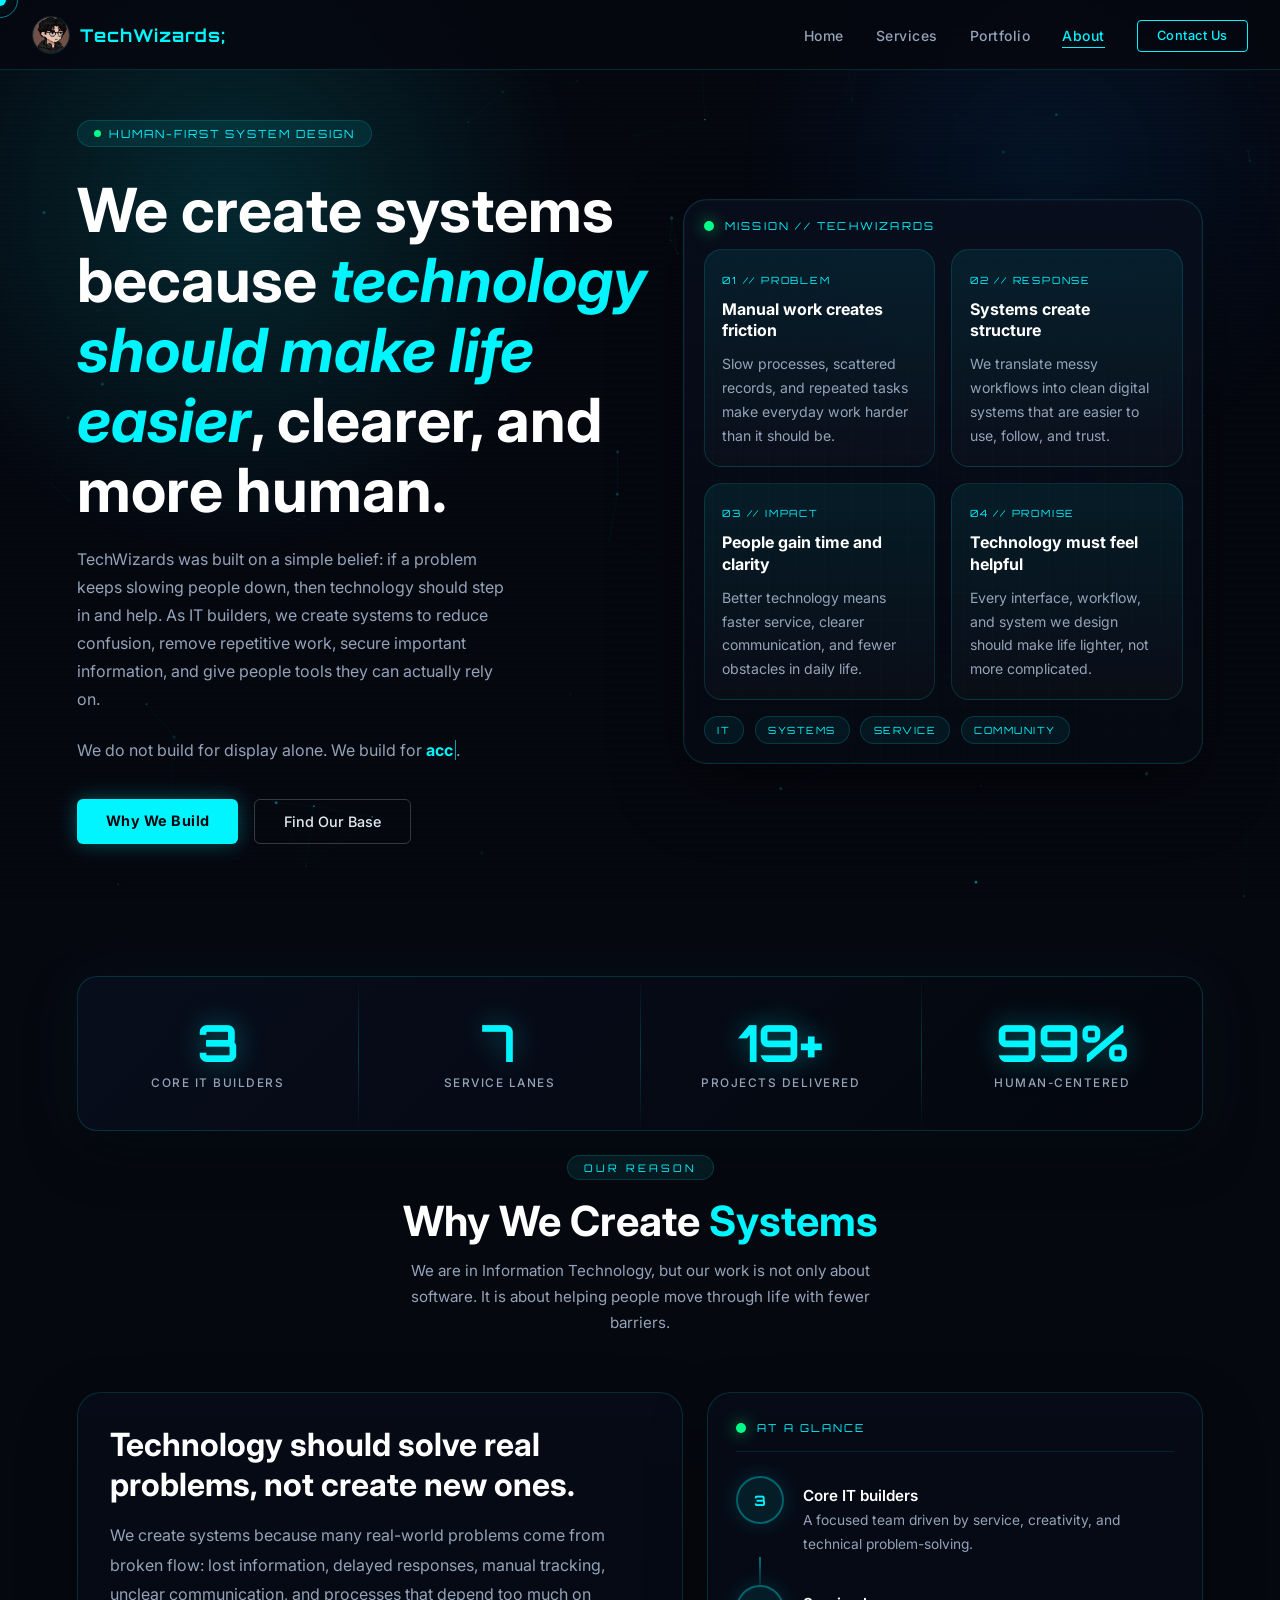
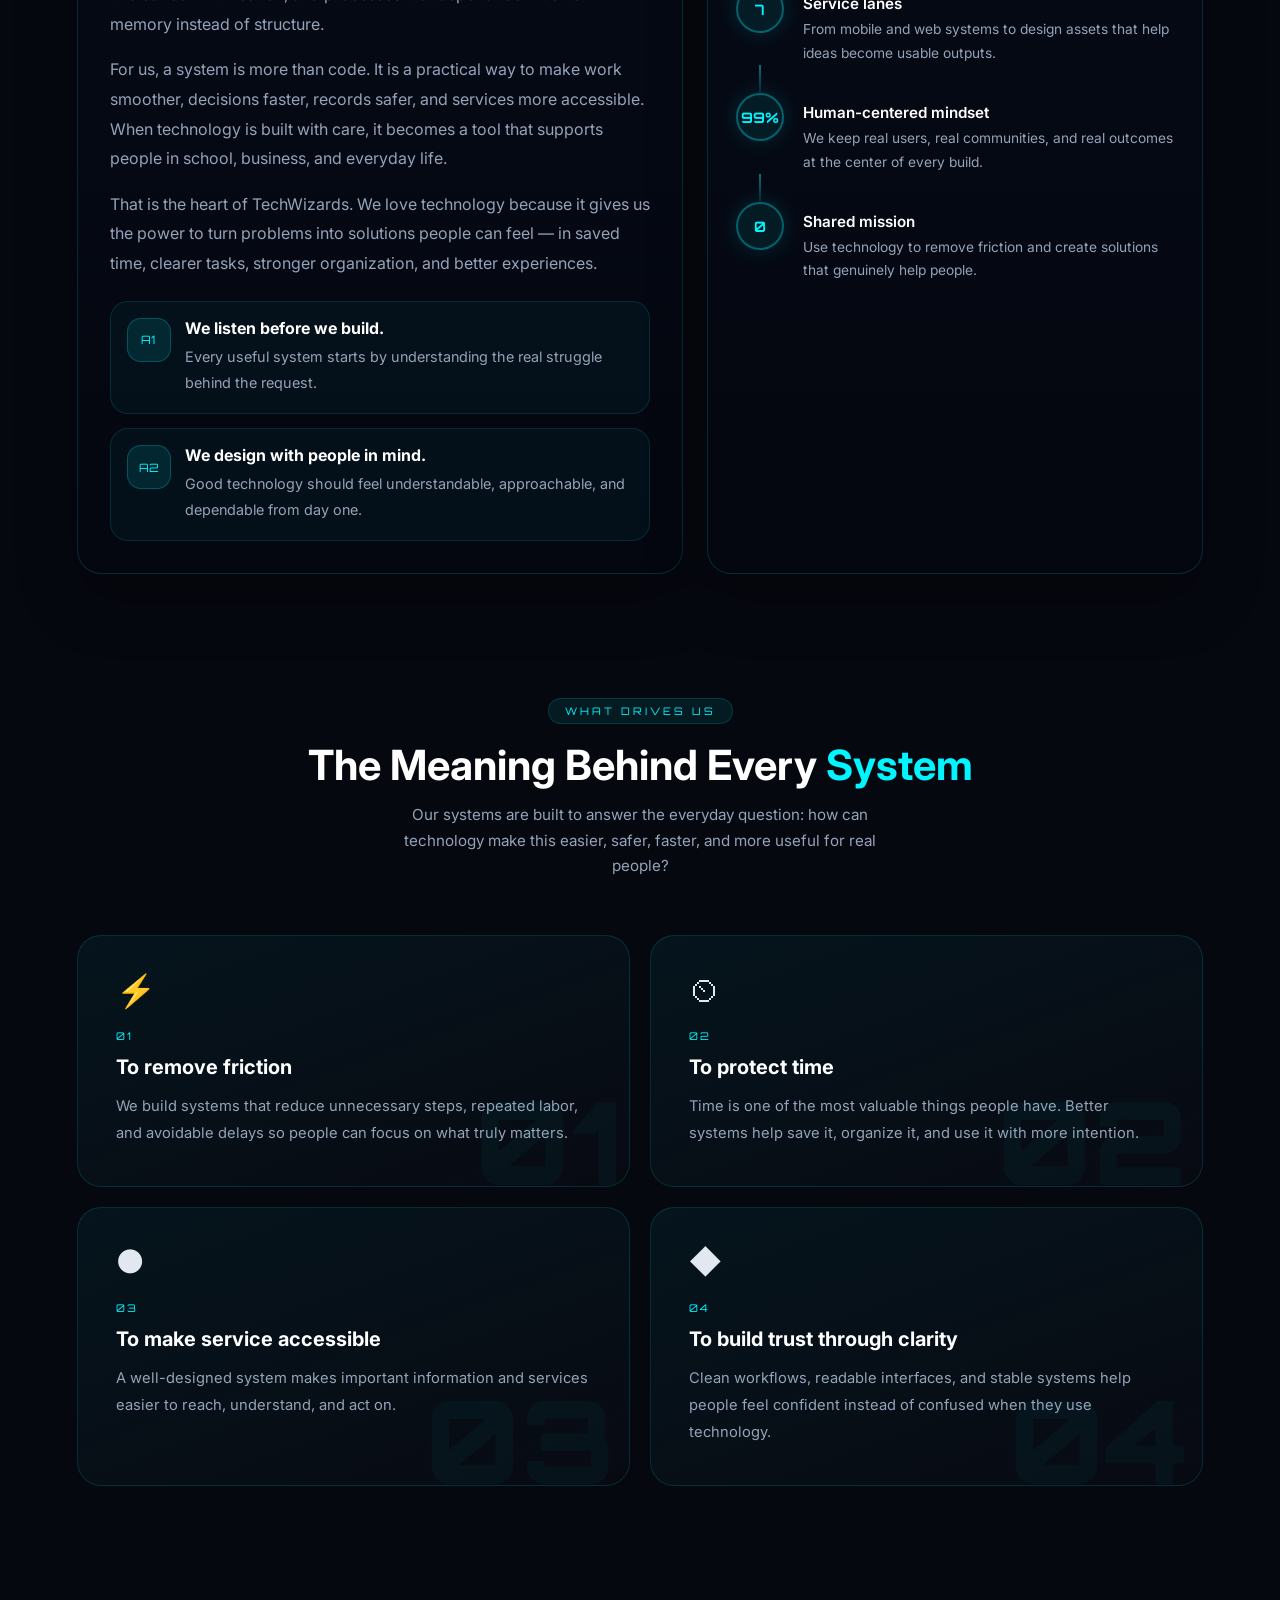
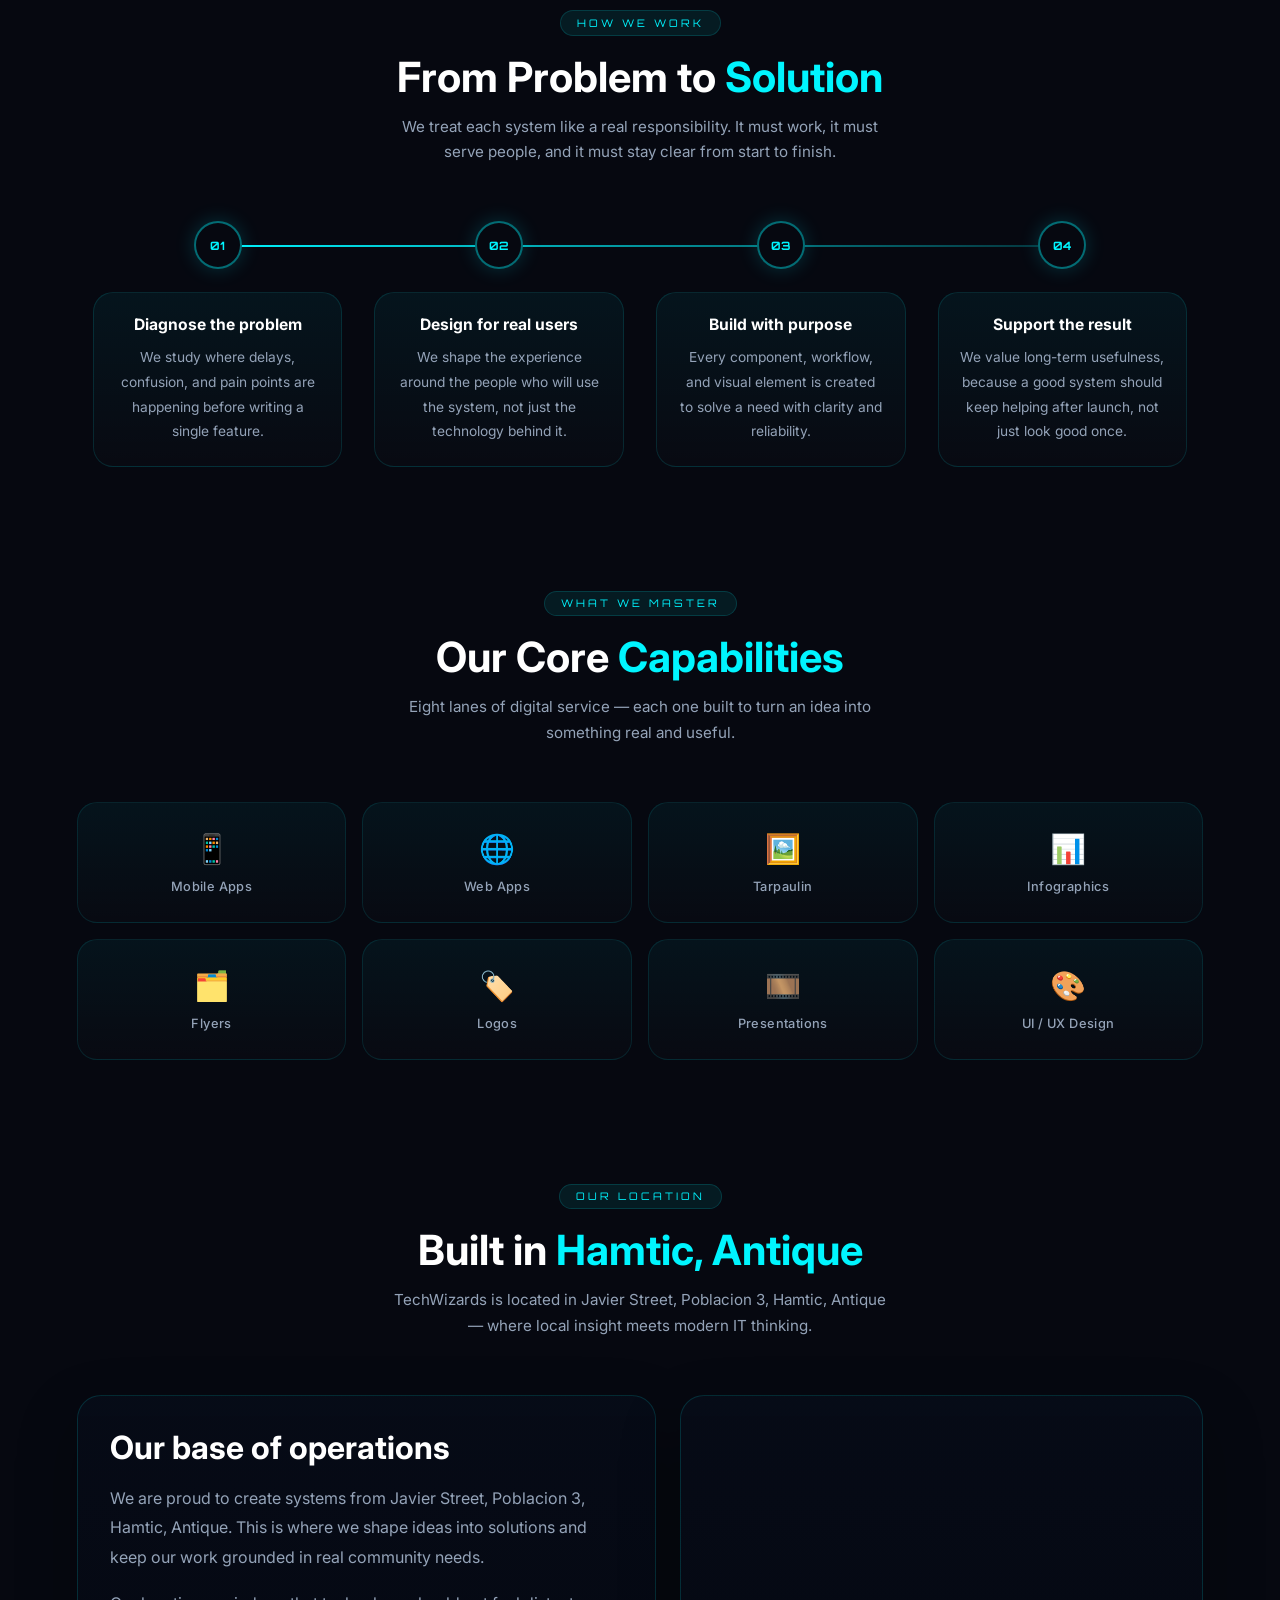
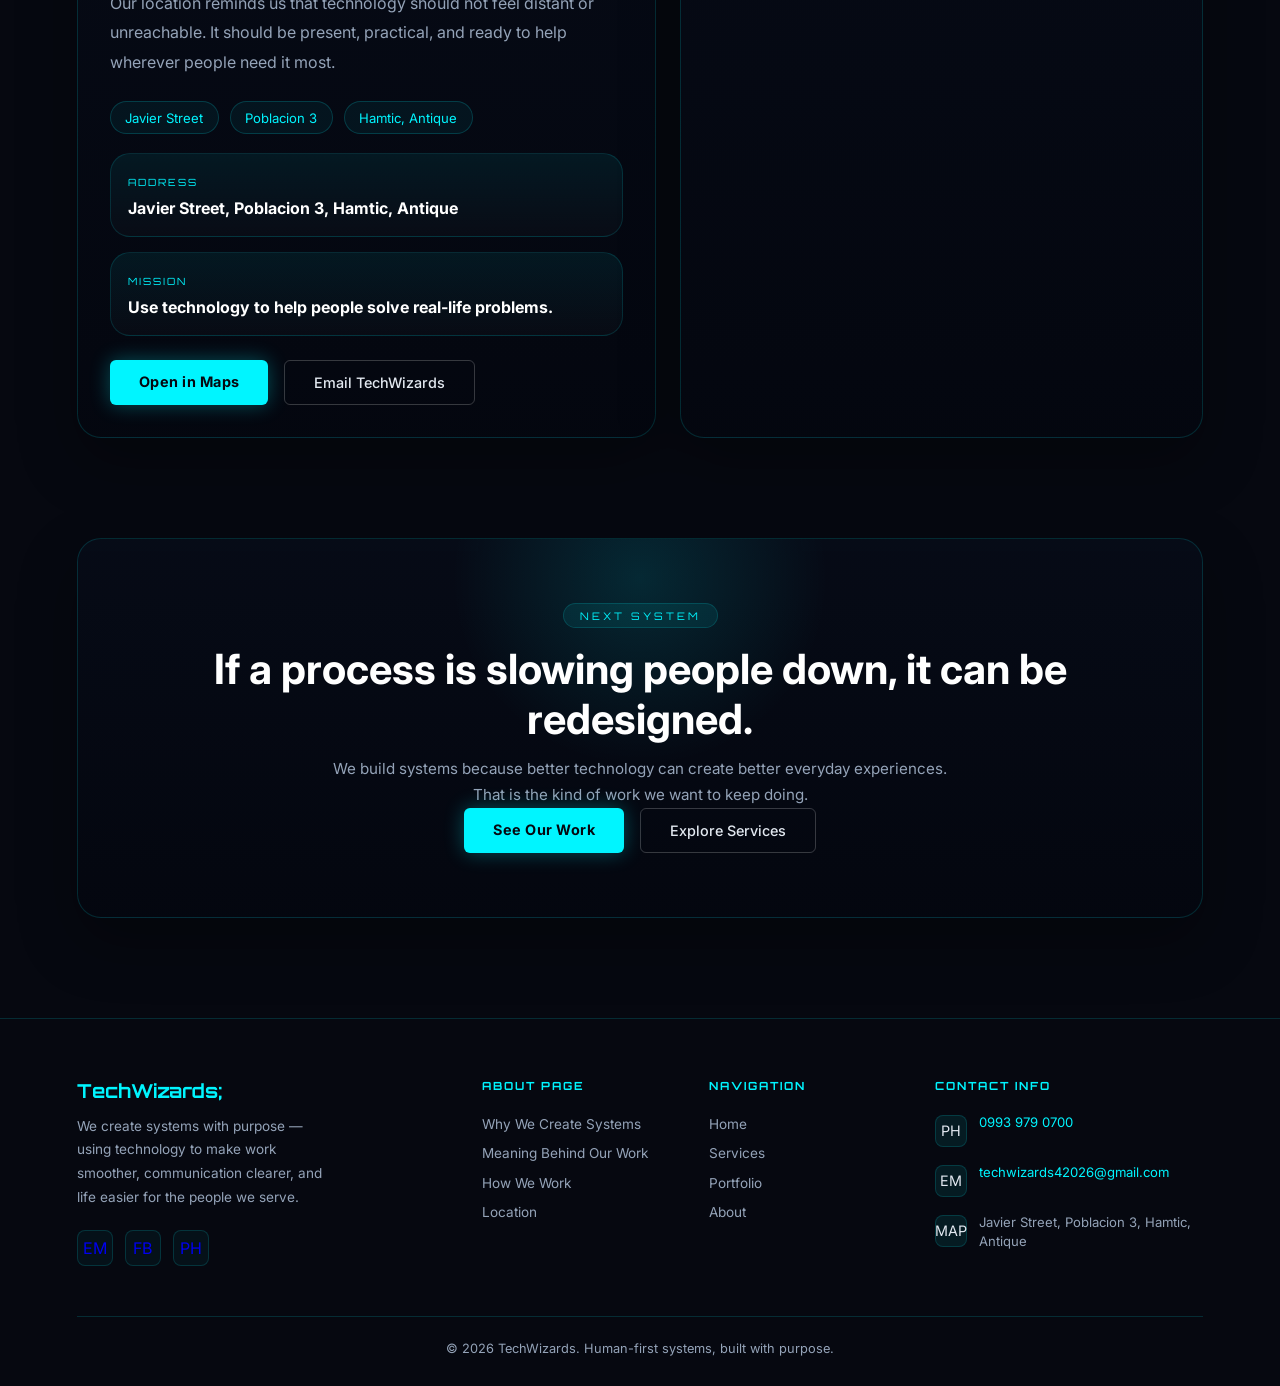
==== HTML/about.html @ 0f99071d "Update TechWizards site content and pages" ====
<!doctype html>
<html lang="en">
  <head>
    <meta charset="UTF-8" />
    <meta name="viewport" content="width=device-width, initial-scale=1.0" />
    <title>About TechWizards - Human-First System Builders</title>
    <meta
      name="description"
      content="Learn why TechWizards creates systems that solve real-world problems through thoughtful technology, and find our location in Javier Street, Poblacion 3, Hamtic, Antique."
    />
    <link rel="stylesheet" href="../CSS/style.css" />
    <link rel="stylesheet" href="../CSS/about.css" />
  </head>
  <body>
    <div class="cursor"></div>
    <div class="cursor-ring"></div>
    <canvas id="particles"></canvas>

    <nav>
      <a class="nav-logo" href="../index.html">
        <img src="../images/logo.jpg" alt="TechWizards Logo" />
        <span>TechWizards;</span>
      </a>
      <ul class="nav-links">
        <li><a href="../index.html">Home</a></li>
        <li><a href="services.html">Services</a></li>
        <li><a href="portfolio.html">Portfolio</a></li>
        <li>
          <a href="about.html" class="active" aria-current="page">About</a>
        </li>
        <li>
          <a href="mailto:techwizards42026@gmail.com" class="btn-nav"
            >Contact Us</a
          >
        </li>
      </ul>
      <div
        class="hamburger"
        aria-label="Toggle navigation"
        aria-expanded="false"
      >
        <span></span><span></span><span></span>
      </div>
    </nav>

    <!-- ═══════════════════ HERO ═══════════════════ -->
    <header class="about-hero" id="top">
      <div class="about-hero-copy reveal-left">
        <div class="system-badge">
          <span class="status-dot"></span>
          HUMAN-FIRST SYSTEM DESIGN
        </div>
        <h1 class="hero-title">
          We create systems because
          <span class="highlight">technology should make life easier</span>,
          clearer, and more human.
        </h1>
        <p class="hero-desc">
          TechWizards was built on a simple belief: if a problem keeps slowing
          people down, then technology should step in and help. As IT builders,
          we create systems to reduce confusion, remove repetitive work, secure
          important information, and give people tools they can actually rely
          on.
        </p>
        <p class="hero-desc hero-desc-compact">
          We do not build for display alone. We build for
          <span class="typed-purpose">clarity</span>.
        </p>
        <div class="hero-btns">
          <a href="#purpose" class="btn-primary">Why We Build</a>
          <a href="#location" class="btn-secondary">Find Our Base</a>
        </div>
      </div>

      <div class="about-hero-visual reveal-right">
        <div class="hero-console">
          <div class="console-header">
            <span class="console-dot"></span>
            <span class="console-tag">MISSION // TECHWIZARDS</span>
          </div>
          <div class="console-grid">
            <article class="signal-card">
              <span class="signal-label">01 // PROBLEM</span>
              <h3>Manual work creates friction</h3>
              <p>
                Slow processes, scattered records, and repeated tasks make
                everyday work harder than it should be.
              </p>
            </article>
            <article class="signal-card">
              <span class="signal-label">02 // RESPONSE</span>
              <h3>Systems create structure</h3>
              <p>
                We translate messy workflows into clean digital systems that are
                easier to use, follow, and trust.
              </p>
            </article>
            <article class="signal-card">
              <span class="signal-label">03 // IMPACT</span>
              <h3>People gain time and clarity</h3>
              <p>
                Better technology means faster service, clearer communication,
                and fewer obstacles in daily life.
              </p>
            </article>
            <article class="signal-card">
              <span class="signal-label">04 // PROMISE</span>
              <h3>Technology must feel helpful</h3>
              <p>
                Every interface, workflow, and system we design should make life
                lighter, not more complicated.
              </p>
            </article>
          </div>
          <div class="console-footer">
            <div class="console-chip">IT</div>
            <div class="console-chip">SYSTEMS</div>
            <div class="console-chip">SERVICE</div>
            <div class="console-chip">COMMUNITY</div>
          </div>
        </div>
      </div>
    </header>

    <!-- ═══════════════════ TICKER ═══════════════════ 
  <div class="about-ticker" aria-hidden="true">
    <div class="ticker-track">
      <span>// MOBILE APPS</span><span>// WEB SYSTEMS</span><span>// UI/UX DESIGN</span>
      <span>// TARPAULIN</span><span>// INFOGRAPHICS</span><span>// LOGOS</span>
      <span>// PRESENTATIONS</span><span>// COMMUNITY IMPACT</span>
      <span>// MOBILE APPS</span><span>// WEB SYSTEMS</span><span>// UI/UX DESIGN</span>
      <span>// TARPAULIN</span><span>// INFOGRAPHICS</span><span>// LOGOS</span>
      <span>// PRESENTATIONS</span><span>// COMMUNITY IMPACT</span>
    </div>
  </div>

  <!-- ═══════════════════ STATS STRIP ═══════════════════ -->
    <div class="stats-strip-wrap">
      <div class="stats-strip-inner reveal">
        <div class="stat-block">
          <span
            class="stat-block-num counter-value"
            data-target="4"
            data-suffix=""
            >0</span
          >
          <span class="stat-block-label">Core IT Builders</span>
        </div>
        <div class="stat-divider"></div>
        <div class="stat-block">
          <span
            class="stat-block-num counter-value"
            data-target="8"
            data-suffix=""
            >0</span
          >
          <span class="stat-block-label">Service Lanes</span>
        </div>
        <div class="stat-divider"></div>
        <div class="stat-block">
          <span
            class="stat-block-num counter-value"
            data-target="20"
            data-suffix="+"
            >0+</span
          >
          <span class="stat-block-label">Projects Delivered</span>
        </div>
        <div class="stat-divider"></div>
        <div class="stat-block">
          <span
            class="stat-block-num counter-value"
            data-target="100"
            data-suffix="%"
            >0%</span
          >
          <span class="stat-block-label">Human-Centered</span>
        </div>
      </div>
    </div>

    <!-- ═══════════════════ MISSION ═══════════════════ -->
    <section class="mission-section" id="mission">
      <div class="section-header reveal">
        <div class="section-tag">OUR REASON</div>
        <h2 class="section-title">Why We Create <span>Systems</span></h2>
        <p class="section-sub">
          We are in Information Technology, but our work is not only about
          software. It is about helping people move through life with fewer
          barriers.
        </p>
      </div>

      <div class="mission-layout">
        <article class="mission-panel reveal-left">
          <h3>Technology should solve real problems, not create new ones.</h3>
          <p>
            We create systems because many real-world problems come from broken
            flow: lost information, delayed responses, manual tracking, unclear
            communication, and processes that depend too much on memory instead
            of structure.
          </p>
          <p>
            For us, a system is more than code. It is a practical way to make
            work smoother, decisions faster, records safer, and services more
            accessible. When technology is built with care, it becomes a tool
            that supports people in school, business, and everyday life.
          </p>
          <p>
            That is the heart of TechWizards. We love technology because it
            gives us the power to turn problems into solutions people can feel —
            in saved time, clearer tasks, stronger organization, and better
            experiences.
          </p>

          <div class="mission-points">
            <div class="mission-point">
              <span class="mission-index">A1</span>
              <div>
                <strong>We listen before we build.</strong>
                <p>
                  Every useful system starts by understanding the real struggle
                  behind the request.
                </p>
              </div>
            </div>
            <div class="mission-point">
              <span class="mission-index">A2</span>
              <div>
                <strong>We design with people in mind.</strong>
                <p>
                  Good technology should feel understandable, approachable, and
                  dependable from day one.
                </p>
              </div>
            </div>
          </div>
        </article>

        <div class="mission-timeline reveal-right">
          <div class="tl-header">
            <span class="console-dot"></span>
            <span class="console-tag">AT A GLANCE</span>
          </div>
          <div class="timeline-item">
            <div class="tl-node">
              <span
                class="tl-number counter-value"
                data-target="4"
                data-suffix=""
                >0</span
              >
            </div>
            <div class="tl-content">
              <span class="tl-label">Core IT builders</span>
              <p>
                A focused team driven by service, creativity, and technical
                problem-solving.
              </p>
            </div>
          </div>
          <div class="tl-connector"></div>
          <div class="timeline-item">
            <div class="tl-node">
              <span
                class="tl-number counter-value"
                data-target="8"
                data-suffix=""
                >0</span
              >
            </div>
            <div class="tl-content">
              <span class="tl-label">Service lanes</span>
              <p>
                From mobile and web systems to design assets that help ideas
                become usable outputs.
              </p>
            </div>
          </div>
          <div class="tl-connector"></div>
          <div class="timeline-item">
            <div class="tl-node">
              <span
                class="tl-number counter-value"
                data-target="100"
                data-suffix="%"
                >0%</span
              >
            </div>
            <div class="tl-content">
              <span class="tl-label">Human-centered mindset</span>
              <p>
                We keep real users, real communities, and real outcomes at the
                center of every build.
              </p>
            </div>
          </div>
          <div class="tl-connector"></div>
          <div class="timeline-item">
            <div class="tl-node">
              <span
                class="tl-number counter-value"
                data-target="1"
                data-suffix=""
                >0</span
              >
            </div>
            <div class="tl-content">
              <span class="tl-label">Shared mission</span>
              <p>
                Use technology to remove friction and create solutions that
                genuinely help people.
              </p>
            </div>
          </div>
        </div>
      </div>
    </section>

    <!-- ═══════════════════ PURPOSE ═══════════════════ -->
    <section class="purpose-section" id="purpose">
      <div class="section-header reveal">
        <div class="section-tag">WHAT DRIVES US</div>
        <h2 class="section-title">
          The Meaning Behind Every <span>System</span>
        </h2>
        <p class="section-sub">
          Our systems are built to answer the everyday question: how can
          technology make this easier, safer, faster, and more useful for real
          people?
        </p>
      </div>

      <div class="purpose-grid">
        <article class="purpose-card reveal">
          <div class="purpose-bg-num" aria-hidden="true">01</div>
          <span class="purpose-icon">&#9889;</span>
          <span class="purpose-number">01</span>
          <h3>To remove friction</h3>
          <p>
            We build systems that reduce unnecessary steps, repeated labor, and
            avoidable delays so people can focus on what truly matters.
          </p>
        </article>
        <article class="purpose-card reveal">
          <div class="purpose-bg-num" aria-hidden="true">02</div>
          <span class="purpose-icon">&#9202;</span>
          <span class="purpose-number">02</span>
          <h3>To protect time</h3>
          <p>
            Time is one of the most valuable things people have. Better systems
            help save it, organize it, and use it with more intention.
          </p>
        </article>
        <article class="purpose-card reveal">
          <div class="purpose-bg-num" aria-hidden="true">03</div>
          <span class="purpose-icon">&#9679;</span>
          <span class="purpose-number">03</span>
          <h3>To make service accessible</h3>
          <p>
            A well-designed system makes important information and services
            easier to reach, understand, and act on.
          </p>
        </article>
        <article class="purpose-card reveal">
          <div class="purpose-bg-num" aria-hidden="true">04</div>
          <span class="purpose-icon">&#9670;</span>
          <span class="purpose-number">04</span>
          <h3>To build trust through clarity</h3>
          <p>
            Clean workflows, readable interfaces, and stable systems help people
            feel confident instead of confused when they use technology.
          </p>
        </article>
      </div>
    </section>

    <!-- ═══════════════════ PROCESS ═══════════════════ -->
    <section class="process-section" id="process">
      <div class="section-header reveal">
        <div class="section-tag">HOW WE WORK</div>
        <h2 class="section-title">From Problem to <span>Solution</span></h2>
        <p class="section-sub">
          We treat each system like a real responsibility. It must work, it must
          serve people, and it must stay clear from start to finish.
        </p>
      </div>

      <div class="process-timeline reveal">
        <div class="process-steps">
          <article class="process-step-item">
            <div class="step-circle"><span class="step-num">01</span></div>
            <div class="step-body">
              <h3>Diagnose the problem</h3>
              <p>
                We study where delays, confusion, and pain points are happening
                before writing a single feature.
              </p>
            </div>
          </article>
          <article class="process-step-item">
            <div class="step-circle"><span class="step-num">02</span></div>
            <div class="step-body">
              <h3>Design for real users</h3>
              <p>
                We shape the experience around the people who will use the
                system, not just the technology behind it.
              </p>
            </div>
          </article>
          <article class="process-step-item">
            <div class="step-circle"><span class="step-num">03</span></div>
            <div class="step-body">
              <h3>Build with purpose</h3>
              <p>
                Every component, workflow, and visual element is created to
                solve a need with clarity and reliability.
              </p>
            </div>
          </article>
          <article class="process-step-item">
            <div class="step-circle"><span class="step-num">04</span></div>
            <div class="step-body">
              <h3>Support the result</h3>
              <p>
                We value long-term usefulness, because a good system should keep
                helping after launch, not just look good once.
              </p>
            </div>
          </article>
        </div>
      </div>
    </section>

    <!-- ═══════════════════ CAPABILITIES ═══════════════════ -->
    <section class="capabilities-section">
      <div class="section-header reveal">
        <div class="section-tag">WHAT WE MASTER</div>
        <h2 class="section-title">Our Core <span>Capabilities</span></h2>
        <p class="section-sub">
          Eight lanes of digital service — each one built to turn an idea into
          something real and useful.
        </p>
      </div>

      <div class="cap-grid reveal">
        <div class="cap-item">
          <span class="cap-icon">📱</span>
          <span class="cap-label">Mobile Apps</span>
        </div>
        <div class="cap-item">
          <span class="cap-icon">🌐</span>
          <span class="cap-label">Web Apps</span>
        </div>
        <div class="cap-item">
          <span class="cap-icon">🖼️</span>
          <span class="cap-label">Tarpaulin</span>
        </div>
        <div class="cap-item">
          <span class="cap-icon">📊</span>
          <span class="cap-label">Infographics</span>
        </div>
        <div class="cap-item">
          <span class="cap-icon">🗂️</span>
          <span class="cap-label">Flyers</span>
        </div>
        <div class="cap-item">
          <span class="cap-icon">🏷️</span>
          <span class="cap-label">Logos</span>
        </div>
        <div class="cap-item">
          <span class="cap-icon">🎞️</span>
          <span class="cap-label">Presentations</span>
        </div>
        <div class="cap-item">
          <span class="cap-icon">🎨</span>
          <span class="cap-label">UI / UX Design</span>
        </div>
      </div>
    </section>

    <!-- ═══════════════════ LOCATION ═══════════════════ -->
    <section class="location-section" id="location">
      <div class="section-header reveal">
        <div class="section-tag">OUR LOCATION</div>
        <h2 class="section-title">Built in <span>Hamtic, Antique</span></h2>
        <p class="section-sub">
          TechWizards is located in Javier Street, Poblacion 3, Hamtic, Antique
          — where local insight meets modern IT thinking.
        </p>
      </div>

      <div class="location-layout">
        <article class="location-panel reveal-left">
          <h3>Our base of operations</h3>
          <p>
            We are proud to create systems from Javier Street, Poblacion 3,
            Hamtic, Antique. This is where we shape ideas into solutions and
            keep our work grounded in real community needs.
          </p>
          <p>
            Our location reminds us that technology should not feel distant or
            unreachable. It should be present, practical, and ready to help
            wherever people need it most.
          </p>

          <div class="location-pills">
            <span class="location-pill">Javier Street</span>
            <span class="location-pill">Poblacion 3</span>
            <span class="location-pill">Hamtic, Antique</span>
          </div>

          <div class="address-grid">
            <div class="location-card">
              <span class="location-card-label">ADDRESS</span>
              <strong>Javier Street, Poblacion 3, Hamtic, Antique</strong>
            </div>
            <div class="location-card">
              <span class="location-card-label">MISSION</span>
              <strong
                >Use technology to help people solve real-life problems.</strong
              >
            </div>
          </div>

          <div class="location-actions">
            <a
              href="https://www.google.com/maps?q=Javier+Street,+Poblacion+3,+Hamtic,+Antique"
              target="_blank"
              rel="noopener"
              class="btn-primary"
            >
              Open in Maps
            </a>
            <a href="mailto:techwizards42026@gmail.com" class="btn-secondary"
              >Email TechWizards</a
            >
          </div>
        </article>

        <div class="map-shell reveal-right">
          <iframe
            title="TechWizards location map"
            src="https://www.google.com/maps?q=Javier+Street,+Poblacion+3,+Hamtic,+Antique&output=embed"
            loading="lazy"
            referrerpolicy="no-referrer-when-downgrade"
            allowfullscreen
          ></iframe>
        </div>
      </div>
    </section>

    <!-- ═══════════════════ CTA ═══════════════════ -->
    <section class="cta-section">
      <div class="cta-panel reveal">
        <div class="cta-glow" aria-hidden="true"></div>
        <div class="section-tag">NEXT SYSTEM</div>
        <h2 class="section-title">
          If a process is slowing people down, it can be redesigned.
        </h2>
        <p class="section-sub">
          We build systems because better technology can create better everyday
          experiences. That is the kind of work we want to keep doing.
        </p>
        <div class="hero-btns cta-actions">
          <a href="portfolio.html" class="btn-primary">See Our Work</a>
          <a href="services.html" class="btn-secondary">Explore Services</a>
        </div>
      </div>
    </section>

    <!-- ═══════════════════ FOOTER ═══════════════════ -->
    <footer id="footer-section">
      <div class="footer-grid">
        <div class="footer-brand reveal">
          <div class="brand-name">TechWizards;</div>
          <p>
            We create systems with purpose — using technology to make work
            smoother, communication clearer, and life easier for the people we
            serve.
          </p>
          <div class="social-links">
            <a
              class="social-link"
              href="mailto:techwizards42026@gmail.com"
              title="Email"
              >EM</a
            >
            <a
              class="social-link"
              href="https://www.facebook.com/profile.php?id=61587937806654"
              target="_blank"
              rel="noopener"
              title="Facebook"
              >FB</a
            >
            <a class="social-link" href="tel:+639939790700" title="Call">PH</a>
          </div>
        </div>

        <div class="footer-col reveal">
          <h4>ABOUT PAGE</h4>
          <ul>
            <li><a href="#mission">Why We Create Systems</a></li>
            <li><a href="#purpose">Meaning Behind Our Work</a></li>
            <li><a href="#process">How We Work</a></li>
            <li><a href="#location">Location</a></li>
          </ul>
        </div>

        <div class="footer-col reveal">
          <h4>NAVIGATION</h4>
          <ul>
            <li><a href="../index.html">Home</a></li>
            <li><a href="services.html">Services</a></li>
            <li><a href="portfolio.html">Portfolio</a></li>
            <li><a href="about.html">About</a></li>
          </ul>
        </div>

        <div class="footer-col reveal">
          <h4>CONTACT INFO</h4>
          <div class="contact-item">
            <div class="contact-icon">PH</div>
            <div class="contact-text">
              <a href="tel:+639939790700">0993 979 0700</a>
            </div>
          </div>
          <div class="contact-item">
            <div class="contact-icon">EM</div>
            <div class="contact-text">
              <a href="mailto:techwizards42026@gmail.com"
                >techwizards42026@gmail.com</a
              >
            </div>
          </div>
          <div class="contact-item">
            <div class="contact-icon">MAP</div>
            <div class="contact-text">
              Javier Street, Poblacion 3, Hamtic, Antique
            </div>
          </div>
        </div>
      </div>

      <div class="footer-bottom">
        <p>&copy; 2026 TechWizards. Human-first systems, built with purpose.</p>
      </div>
    </footer>

    <script src="../JS/about.js"></script>
    <script src="../JS/cursor-fx.js"></script>
  </body>
</html>
---- CSS/style.css ----
@import url('https://fonts.googleapis.com/css2?family=Orbitron:wght@400;600;700;900&family=Inter:wght@300;400;500;600&display=swap');

:root {
  --cyan: #00f5ff;
  --cyan-dim: #00c8d4;
  --dark: #0a0e1a;
  --darker: #060810;
  --card-bg: rgba(0, 245, 255, 0.04);
  --card-border: rgba(0, 245, 255, 0.15);
  --text: #e2e8f0;
  --text-muted: #94a3b8;
  --glow: 0 0 20px rgba(0, 245, 255, 0.3);
  --glow-strong: 0 0 40px rgba(0, 245, 255, 0.5);
}

* {
  margin: 0;
  padding: 0;
  box-sizing: border-box;
}

html {
  scroll-behavior: smooth;
}

body {
  font-family: 'Inter', sans-serif;
  background: var(--darker);
  color: var(--text);
  overflow-x: hidden;
  cursor: none;
}

/* Custom Cursor */
.cursor {
  position: fixed;
  width: 12px;
  height: 12px;
  background: var(--cyan);
  border-radius: 50%;
  pointer-events: none;
  z-index: 9999;
  transform: translate(-50%, -50%);
  transition: transform 0.1s ease;
  box-shadow: var(--glow);
}

.cursor-ring {
  position: fixed;
  width: 36px;
  height: 36px;
  border: 1.5px solid rgba(0, 245, 255, 0.5);
  border-radius: 50%;
  pointer-events: none;
  z-index: 9998;
  transform: translate(-50%, -50%);
  transition: all 0.15s ease;
}

/* Particle Canvas */
#particles {
  position: fixed;
  top: 0;
  left: 0;
  width: 100%;
  height: 100%;
  z-index: 0;
  pointer-events: none;
}

/* Scanline overlay */
body::before {
  content: '';
  position: fixed;
  top: 0;
  left: 0;
  width: 100%;
  height: 100%;
  background: repeating-linear-gradient(0deg,
      transparent,
      transparent 2px,
      rgba(0, 0, 0, 0.03) 2px,
      rgba(0, 0, 0, 0.03) 4px);
  pointer-events: none;
  z-index: 1;
}

/* ─── NAVBAR ─── */
nav {
  position: fixed;
  top: 0;
  width: 100%;
  z-index: 100;
  padding: 0 2rem;
  display: flex;
  align-items: center;
  justify-content: space-between;
  height: 70px;
  background: rgba(6, 8, 16, 0.85);
  backdrop-filter: blur(20px);
  border-bottom: 1px solid var(--card-border);
  transition: all 0.3s ease;
}

nav.scrolled {
  height: 60px;
  background: rgba(6, 8, 16, 0.97);
  box-shadow: 0 4px 30px rgba(0, 245, 255, 0.1);
}

.nav-logo {
  display: flex;
  align-items: center;
  gap: 0.6rem;
  text-decoration: none;
}

.nav-logo img {
  width: 38px;
  height: 38px;
  border-radius: 50%;
  border: 1px solid var(--card-border);
}

.nav-logo span {
  font-family: 'Orbitron', monospace;
  font-size: 1.1rem;
  font-weight: 700;
  color: var(--cyan);
  letter-spacing: 1px;
}

.nav-links {
  display: flex;
  align-items: center;
  gap: 2rem;
  list-style: none;
}

.nav-links a {
  text-decoration: none;
  color: var(--text-muted);
  font-size: 0.875rem;
  font-weight: 500;
  letter-spacing: 0.5px;
  transition: color 0.3s ease;
  position: relative;
}

.nav-links a::after {
  content: '';
  position: absolute;
  bottom: -4px;
  left: 0;
  width: 0;
  height: 1px;
  background: var(--cyan);
  transition: width 0.3s ease;
}

.nav-links a:hover {
  color: var(--cyan);
}

.nav-links a:hover::after,
.nav-links a.active::after {
  width: 100%;
}

.nav-links a.active {
  color: var(--cyan);
}

.btn-nav {
  background: transparent;
  border: 1px solid var(--cyan);
  color: var(--cyan) !important;
  padding: 0.45rem 1.2rem;
  border-radius: 4px;
  font-size: 0.8rem !important;
  letter-spacing: 1px;
  cursor: pointer;
  transition: all 0.3s ease;
  text-decoration: none;
}

.btn-nav:hover {
  background: var(--cyan);
  color: var(--darker) !important;
  box-shadow: var(--glow);
}

.btn-nav::after {
  display: none !important;
}

.hamburger {
  display: none;
  flex-direction: column;
  gap: 5px;
  cursor: pointer;
  padding: 4px;
}

.hamburger span {
  width: 24px;
  height: 2px;
  background: var(--cyan);
  border-radius: 2px;
  transition: all 0.3s ease;
}

/* ─── HERO ─── */
#hero {
  position: relative;
  min-height: 100vh;
  display: flex;
  align-items: center;
  padding: 100px 6% 60px;
  background: radial-gradient(ellipse 80% 60% at 70% 50%, rgba(0, 245, 255, 0.06) 0%, transparent 70%),
    radial-gradient(ellipse 40% 40% at 20% 80%, rgba(0, 150, 200, 0.05) 0%, transparent 60%);
  z-index: 2;
}

.hero-content {
  flex: 1;
  max-width: 560px;
}

.system-badge {
  display: inline-flex;
  align-items: center;
  gap: 0.5rem;
  background: rgba(0, 245, 255, 0.08);
  border: 1px solid var(--card-border);
  border-radius: 20px;
  padding: 0.35rem 1rem;
  font-size: 0.7rem;
  font-family: 'Orbitron', monospace;
  letter-spacing: 2px;
  color: var(--cyan);
  margin-bottom: 1.8rem;
}

.status-dot {
  width: 7px;
  height: 7px;
  background: #00ff88;
  border-radius: 50%;
  animation: pulse-dot 1.5s infinite;
}

@keyframes pulse-dot {

  0%,
  100% {
    opacity: 1;
    box-shadow: 0 0 6px #00ff88;
  }

  50% {
    opacity: 0.4;
    box-shadow: none;
  }
}

.hero-title {
  font-family: 'Inter', sans-serif;
  font-size: clamp(2.4rem, 5vw, 3.8rem);
  font-weight: 700;
  line-height: 1.15;
  margin-bottom: 1.2rem;
  color: #fff;
}

.hero-title .highlight {
  color: var(--cyan);
  font-style: italic;
}

.hero-desc {
  color: var(--text-muted);
  font-size: 1rem;
  line-height: 1.75;
  margin-bottom: 2.2rem;
  max-width: 440px;
}

.hero-btns {
  display: flex;
  gap: 1rem;
  flex-wrap: wrap;
}

.btn-primary {
  background: var(--cyan);
  color: var(--darker);
  border: none;
  padding: 0.8rem 1.8rem;
  border-radius: 6px;
  font-weight: 700;
  font-size: 0.9rem;
  cursor: pointer;
  text-decoration: none;
  transition: all 0.3s ease;
  letter-spacing: 0.5px;
  box-shadow: 0 0 20px rgba(0, 245, 255, 0.3);
}

.btn-primary:hover {
  background: #fff;
  box-shadow: 0 0 40px rgba(0, 245, 255, 0.6);
  transform: translateY(-2px);
}

.btn-secondary {
  background: transparent;
  color: var(--text);
  border: 1px solid rgba(255, 255, 255, 0.2);
  padding: 0.8rem 1.8rem;
  border-radius: 6px;
  font-weight: 500;
  font-size: 0.9rem;
  cursor: pointer;
  text-decoration: none;
  transition: all 0.3s ease;
}

.btn-secondary:hover {
  border-color: var(--cyan);
  color: var(--cyan);
  transform: translateY(-2px);
}

.hero-visual {
  flex: 1;
  display: flex;
  justify-content: center;
  align-items: center;
  position: relative;
}

.hero-grid {
  display: grid;
  grid-template-columns: repeat(2, 1fr);
  gap: 14px;
  max-width: 620px;
  width: 100%;
}

/* ── Hero card ── */
.hero-card {
  position: relative;
  border-radius: 16px;
  overflow: hidden;
  cursor: pointer;
  border: 1px solid rgba(0, 245, 255, 0.18);
  background: rgba(6, 10, 20, 0.6);
  transition: border-color 0.4s ease, box-shadow 0.4s ease, transform 0.4s ease;
}

.hero-card:hover {
  border-color: rgba(0, 245, 255, 0.7);
  box-shadow: 0 0 24px rgba(0, 245, 255, 0.22), 0 16px 40px rgba(0, 0, 0, 0.5);
  transform: translateY(-6px) scale(1.02);
}

.hero-card img {
  width: 100%;
  height: 200px;
  object-fit: cover;
  display: block;
  filter: brightness(0.75) saturate(0.9);
  transition: filter 0.4s ease, transform 0.5s ease;
}

.hero-card:hover img {
  filter: brightness(0.55) saturate(0.8);
  transform: scale(1.08);
}

/* Bottom gradient fade */
.hc-gradient {
  position: absolute;
  inset: 0;
  background: linear-gradient(180deg, transparent 35%, rgba(4, 8, 18, 0.95) 100%);
  pointer-events: none;
}

/* Overlay label */
.hc-overlay {
  position: absolute;
  bottom: 0;
  left: 0;
  right: 0;
  padding: 0.75rem 0.9rem;
  display: flex;
  align-items: center;
  gap: 0.55rem;
  z-index: 4;
}

.hc-icon {
  font-size: 1.25rem;
  line-height: 1;
  filter: drop-shadow(0 0 6px rgba(0, 245, 255, 0.5));
  flex-shrink: 0;
}

.hc-info {
  display: flex;
  flex-direction: column;
  gap: 0.1rem;
}

.hc-tag {
  font-family: 'Orbitron', monospace;
  font-size: 0.54rem;
  letter-spacing: 2px;
  color: var(--cyan);
  opacity: 0.85;
}

.hc-title {
  font-size: 0.82rem;
  font-weight: 700;
  color: #fff;
  letter-spacing: 0.3px;
  line-height: 1.2;
}

/* Corner bracket decorations */
.hc-corner {
  position: absolute;
  width: 14px;
  height: 14px;
  border-color: var(--cyan);
  border-style: solid;
  opacity: 0;
  z-index: 5;
  transition: opacity 0.35s ease;
  pointer-events: none;
}

.hc-tl {
  top: 7px;
  left: 7px;
  border-width: 2px 0 0 2px;
}

.hc-tr {
  top: 7px;
  right: 7px;
  border-width: 2px 2px 0 0;
}

.hc-bl {
  bottom: 7px;
  left: 7px;
  border-width: 0 0 2px 2px;
}

.hc-br {
  bottom: 7px;
  right: 7px;
  border-width: 0 2px 2px 0;
}

.hero-card:hover .hc-corner {
  opacity: 1;
}

/* Scanning line animation */
.hc-scan {
  position: absolute;
  top: -100%;
  left: 0;
  right: 0;
  height: 40%;
  background: linear-gradient(180deg,
      transparent 0%,
      rgba(0, 245, 255, 0.06) 50%,
      transparent 100%);
  pointer-events: none;
  z-index: 3;
  animation: hc-scanline 4s ease-in-out infinite;
  opacity: 0;
  transition: opacity 0.3s ease;
}

.hero-card:hover .hc-scan {
  opacity: 1;
}

@keyframes hc-scanline {
  0% {
    top: -40%;
  }

  100% {
    top: 110%;
  }
}

/* ─── SECTIONS ─── */
section {
  position: relative;
  z-index: 2;
}

.section-header {
  text-align: center;
  margin-bottom: 3.5rem;
}

.section-tag {
  display: inline-block;
  font-family: 'Orbitron', monospace;
  font-size: 0.65rem;
  letter-spacing: 3px;
  color: var(--cyan);
  background: rgba(0, 245, 255, 0.08);
  border: 1px solid var(--card-border);
  border-radius: 20px;
  padding: 0.3rem 1rem;
  margin-bottom: 1rem;
}

.section-title {
  font-size: clamp(1.8rem, 3.5vw, 2.6rem);
  font-weight: 700;
  color: #fff;
  margin-bottom: 0.75rem;
}

.section-title span {
  color: var(--cyan);
}

.section-sub {
  color: var(--text-muted);
  font-size: 0.95rem;
  max-width: 500px;
  margin: 0 auto;
  line-height: 1.7;
}

/* ─── SERVICES ─── */
#services {
  padding: 100px 6%;
  background: transparent;
}

.services-grid {
  display: grid;
  grid-template-columns: repeat(auto-fit, minmax(260px, 1fr));
  gap: 1.5rem;
}

.service-card {
  background: var(--card-bg);
  border: 1px solid var(--card-border);
  border-radius: 16px;
  padding: 2rem 1.75rem;
  transition: all 0.4s ease;
  cursor: pointer;
  position: relative;
  overflow: hidden;
}

.service-card::before {
  content: '';
  position: absolute;
  top: 0;
  left: 0;
  right: 0;
  height: 2px;
  background: linear-gradient(90deg, transparent, var(--cyan), transparent);
  opacity: 0;
  transition: opacity 0.4s ease;
}

.service-card:hover::before {
  opacity: 1;
}

.service-card:hover {
  border-color: var(--cyan);
  background: rgba(0, 245, 255, 0.07);
  box-shadow: var(--glow), inset 0 0 40px rgba(0, 245, 255, 0.03);
  transform: translateY(-6px);
}

.service-icon {
  width: 52px;
  height: 52px;
  background: rgba(0, 245, 255, 0.1);
  border: 1px solid var(--card-border);
  border-radius: 12px;
  display: flex;
  align-items: center;
  justify-content: center;
  font-size: 1.5rem;
  margin-bottom: 1.25rem;
  transition: all 0.3s ease;
}

.service-card:hover .service-icon {
  background: rgba(0, 245, 255, 0.2);
  border-color: var(--cyan);
  box-shadow: var(--glow);
}

.service-card h3 {
  font-size: 1.05rem;
  font-weight: 700;
  margin-bottom: 0.6rem;
  color: #fff;
  font-family: 'Orbitron', monospace;
  font-size: 0.9rem;
  letter-spacing: 0.5px;
}

.service-card p {
  color: var(--text-muted);
  font-size: 0.875rem;
  line-height: 1.7;
}

/* ─── PORTFOLIO ─── */
#portfolio {
  padding: 100px 6%;
  background: transparent;
}

.portfolio-filters {
  display: flex;
  justify-content: center;
  gap: 0.75rem;
  margin-bottom: 2.5rem;
  flex-wrap: wrap;
}

.filter-btn {
  background: transparent;
  border: 1px solid var(--card-border);
  color: var(--text-muted);
  padding: 0.5rem 1.25rem;
  border-radius: 20px;
  font-size: 0.8rem;
  cursor: pointer;
  transition: all 0.3s ease;
  letter-spacing: 0.5px;
  font-family: 'Orbitron', monospace;
}

.filter-btn.active,
.filter-btn:hover {
  border-color: var(--cyan);
  color: var(--cyan);
  background: rgba(0, 245, 255, 0.08);
  box-shadow: var(--glow);
}

.portfolio-grid {
  display: grid;
  grid-template-columns: repeat(auto-fill, minmax(300px, 1fr));
  gap: 1.5rem;
}

.portfolio-item {
  position: relative;
  border-radius: 16px;
  overflow: hidden;
  border: 1px solid var(--card-border);
  background: var(--card-bg);
  cursor: pointer;
  transition: all 0.4s ease;
  aspect-ratio: 4/3;
}

.portfolio-item:hover {
  border-color: var(--cyan);
  box-shadow: var(--glow);
  transform: translateY(-5px);
}

.portfolio-item img {
  width: 100%;
  height: 100%;
  object-fit: cover;
  transition: transform 0.5s ease, filter 0.4s ease;
  filter: brightness(0.75) saturate(0.9);
}

.portfolio-item:hover img {
  transform: scale(1.08);
  filter: brightness(0.5) saturate(0.6);
}

.portfolio-overlay {
  position: absolute;
  inset: 0;
  background: linear-gradient(135deg, rgba(0, 245, 255, 0.15), rgba(0, 0, 0, 0.7));
  display: flex;
  flex-direction: column;
  justify-content: flex-end;
  padding: 1.5rem;
  opacity: 0;
  transition: opacity 0.4s ease;
}

.portfolio-item:hover .portfolio-overlay {
  opacity: 1;
}

.portfolio-overlay .category {
  font-family: 'Orbitron', monospace;
  font-size: 0.65rem;
  letter-spacing: 2px;
  color: var(--cyan);
  margin-bottom: 0.4rem;
}

.portfolio-overlay h3 {
  font-size: 1.1rem;
  font-weight: 700;
  color: #fff;
}

.portfolio-label {
  position: absolute;
  bottom: 0;
  left: 0;
  right: 0;
  padding: 1rem 1.25rem;
  background: linear-gradient(0deg, rgba(6, 8, 16, 0.95) 0%, transparent 100%);
  font-size: 0.8rem;
  font-weight: 600;
  color: var(--text-muted);
  font-family: 'Orbitron', monospace;
  letter-spacing: 0.5px;
  transition: opacity 0.4s ease;
}

.portfolio-item:hover .portfolio-label {
  opacity: 0;
}

/* ─── ABOUT ─── */
#about {
  padding: 100px 6%;
  background: transparent;
  display: flex;
  align-items: center;
  gap: 5rem;
}

.about-content {
  flex: 1;
  max-width: 520px;
}

.about-content p {
  color: var(--text-muted);
  font-size: 0.95rem;
  line-height: 1.8;
  margin-bottom: 1.2rem;
}

.about-stats {
  display: grid;
  grid-template-columns: repeat(3, 1fr);
  gap: 1.25rem;
  margin-top: 2rem;
}

.stat-card {
  background: var(--card-bg);
  border: 1px solid var(--card-border);
  border-radius: 12px;
  padding: 1.25rem 1rem;
  text-align: center;
  transition: all 0.3s ease;
}

.stat-card:hover {
  border-color: var(--cyan);
  box-shadow: var(--glow);
}

.stat-card .number {
  font-family: 'Orbitron', monospace;
  font-size: 1.8rem;
  font-weight: 900;
  color: var(--cyan);
  display: block;
}

.stat-card .label {
  font-size: 0.72rem;
  color: var(--text-muted);
  letter-spacing: 1px;
  margin-top: 0.25rem;
}

.about-visual {
  flex: 1;
  display: grid;
  grid-template-columns: 1fr 1fr;
  gap: 1rem;
}

.skill-tag {
  background: var(--card-bg);
  border: 1px solid var(--card-border);
  border-radius: 10px;
  padding: 1rem 1.25rem;
  display: flex;
  align-items: center;
  gap: 0.75rem;
  transition: all 0.3s ease;
  cursor: default;
}

.skill-tag:hover {
  border-color: var(--cyan);
  background: rgba(0, 245, 255, 0.08);
}

.skill-tag .skill-icon {
  font-size: 1.5rem;
}

.skill-tag .skill-name {
  font-size: 0.85rem;
  font-weight: 600;
  color: #fff;
  display: block;
}

.skill-tag .skill-level {
  font-size: 0.7rem;
  color: var(--cyan);
}

/* ─── FOOTER ─── */
footer {
  background: var(--darker);
  border-top: 1px solid var(--card-border);
  padding: 60px 6% 30px;
  position: relative;
  z-index: 2;
}

.footer-grid {
  display: grid;
  grid-template-columns: 2fr 1fr 1fr 1.5fr;
  gap: 3rem;
  margin-bottom: 3rem;
}

.footer-brand .brand-name {
  font-family: 'Orbitron', monospace;
  font-size: 1.2rem;
  font-weight: 700;
  color: var(--cyan);
  margin-bottom: 0.75rem;
}

.footer-brand p {
  color: var(--text-muted);
  font-size: 0.85rem;
  line-height: 1.75;
  margin-bottom: 1.25rem;
  max-width: 260px;
}

.social-links {
  display: flex;
  gap: 0.75rem;
}

.social-link {
  width: 36px;
  height: 36px;
  background: var(--card-bg);
  border: 1px solid var(--card-border);
  border-radius: 8px;
  display: flex;
  align-items: center;
  justify-content: center;
  font-size: 1rem;
  text-decoration: none;
  transition: all 0.3s ease;
  cursor: pointer;
}

.social-link:hover {
  border-color: var(--cyan);
  background: rgba(0, 245, 255, 0.1);
  box-shadow: var(--glow);
  transform: translateY(-2px);
}

.footer-col h4 {
  font-family: 'Orbitron', monospace;
  font-size: 0.7rem;
  letter-spacing: 2px;
  color: var(--cyan);
  margin-bottom: 1.25rem;
}

.footer-col ul {
  list-style: none;
}

.footer-col ul li {
  margin-bottom: 0.6rem;
}

.footer-col ul li a {
  color: var(--text-muted);
  text-decoration: none;
  font-size: 0.85rem;
  transition: color 0.3s ease;
}

.footer-col ul li a:hover {
  color: var(--cyan);
}

.contact-item {
  display: flex;
  align-items: flex-start;
  gap: 0.75rem;
  margin-bottom: 1rem;
}

.contact-icon {
  width: 32px;
  height: 32px;
  background: rgba(0, 245, 255, 0.08);
  border: 1px solid var(--card-border);
  border-radius: 8px;
  display: flex;
  align-items: center;
  justify-content: center;
  font-size: 0.9rem;
  flex-shrink: 0;
  margin-top: 2px;
}

.contact-text {
  font-size: 0.82rem;
  color: var(--text-muted);
  line-height: 1.5;
}

.contact-text a {
  color: var(--cyan);
  text-decoration: none;
}

.contact-text a:hover {
  text-decoration: underline;
}

.footer-bottom {
  border-top: 1px solid var(--card-border);
  padding-top: 1.5rem;
  display: flex;
  justify-content: center;
  align-items: center;
}

.footer-bottom p {
  color: var(--text-muted);
  font-size: 0.8rem;
}

/* ─── REVEAL ANIMATIONS ─── */
.reveal {
  opacity: 0;
  transform: translateY(30px);
  transition: opacity 0.7s ease, transform 0.7s ease;
}

.reveal.visible {
  opacity: 1;
  transform: translateY(0);
}

.reveal-left {
  opacity: 0;
  transform: translateX(-30px);
  transition: opacity 0.7s ease, transform 0.7s ease;
}

.reveal-left.visible {
  opacity: 1;
  transform: translateX(0);
}

.reveal-right {
  opacity: 0;
  transform: translateX(30px);
  transition: opacity 0.7s ease, transform 0.7s ease;
}

.reveal-right.visible {
  opacity: 1;
  transform: translateX(0);
}

/* ─── LIGHTBOX ─── */
.lightbox {
  position: fixed;
  inset: 0;
  background: rgba(0, 0, 0, 0.92);
  z-index: 500;
  display: flex;
  align-items: center;
  justify-content: center;
  opacity: 0;
  pointer-events: none;
  transition: opacity 0.3s ease;
  padding: 2rem;
}

.lightbox.open {
  opacity: 1;
  pointer-events: all;
}

.lightbox img {
  max-width: 90vw;
  max-height: 85vh;
  object-fit: contain;
  border: 1px solid var(--card-border);
  border-radius: 12px;
  box-shadow: var(--glow-strong);
}

.lightbox-close {
  position: absolute;
  top: 1.5rem;
  right: 1.5rem;
  width: 42px;
  height: 42px;
  background: rgba(0, 245, 255, 0.1);
  border: 1px solid var(--card-border);
  border-radius: 50%;
  color: #fff;
  font-size: 1.2rem;
  cursor: pointer;
  display: flex;
  align-items: center;
  justify-content: center;
  transition: all 0.3s ease;
}

.lightbox-close:hover {
  background: var(--cyan);
  color: var(--darker);
}

/* ─── GLITCH TEXT ─── */
.glitch {
  position: relative;
}

.glitch::before,
.glitch::after {
  content: attr(data-text);
  position: absolute;
  top: 0;
  left: 0;
  width: 100%;
  height: 100%;
}

.glitch::before {
  color: #ff003c;
  animation: glitch1 3s infinite;
  clip-path: polygon(0 0, 100% 0, 100% 35%, 0 35%);
}

.glitch::after {
  color: #00f5ff;
  animation: glitch2 3s infinite;
  clip-path: polygon(0 65%, 100% 65%, 100% 100%, 0 100%);
}

@keyframes glitch1 {

  0%,
  90%,
  100% {
    transform: none;
    opacity: 0;
  }

  92% {
    transform: translate(-2px, 0);
    opacity: 0.8;
  }

  94% {
    transform: translate(2px, 0);
    opacity: 0.8;
  }

  96% {
    transform: none;
    opacity: 0;
  }
}

@keyframes glitch2 {

  0%,
  92%,
  100% {
    transform: none;
    opacity: 0;
  }

  94% {
    transform: translate(2px, 0);
    opacity: 0.8;
  }

  96% {
    transform: translate(-2px, 0);
    opacity: 0.8;
  }

  98% {
    transform: none;
    opacity: 0;
  }
}

/* ─── TYPED CURSOR ─── */
.typed-text::after {
  content: '|';
  color: var(--cyan);
  animation: blink 1s infinite;
}

@keyframes blink {

  0%,
  100% {
    opacity: 1;
  }

  50% {
    opacity: 0;
  }
}

/* ─── COUNTER ─── */
.counter-value {
  display: inline-block;
}

/* ─── SCROLLBAR ─── */
::-webkit-scrollbar {
  width: 4px;
}

::-webkit-scrollbar-track {
  background: var(--darker);
}

::-webkit-scrollbar-thumb {
  background: var(--cyan-dim);
  border-radius: 2px;
}

/* ─── RESPONSIVE ─── */
@media (max-width: 1024px) {
  .footer-grid {
    grid-template-columns: 1fr 1fr;
  }

  #about {
    flex-direction: column;
    gap: 3rem;
  }

  .about-content {
    max-width: 100%;
  }
}

@media (max-width: 768px) {
  #hero {
    flex-direction: column;
    padding: 120px 5% 60px;
    text-align: center;
  }

  .hero-btns {
    justify-content: center;
  }

  .hero-desc {
    margin: 0 auto 2rem;
  }

  .hero-visual {
    width: 100%;
    margin-top: 2rem;
  }

  .hero-grid {
    max-width: 100%;
  }

  .nav-links {
    display: none;
    position: absolute;
    top: 70px;
    left: 0;
    right: 0;
    background: rgba(6, 8, 16, 0.98);
    flex-direction: column;
    padding: 1.5rem 2rem;
    border-bottom: 1px solid var(--card-border);
    gap: 1.25rem;
  }

  .nav-links.open {
    display: flex;
  }

  .hamburger {
    display: flex;
  }

  .footer-grid {
    grid-template-columns: 1fr;
    gap: 2rem;
  }

  .about-visual {
    grid-template-columns: 1fr 1fr;
  }

  .about-stats {
    grid-template-columns: repeat(3, 1fr);
  }
}

@media (max-width: 480px) {
  .about-stats {
    grid-template-columns: 1fr 1fr;
  }

  .portfolio-grid {
    grid-template-columns: 1fr;
  }

  .hero-grid {
    grid-template-columns: 1fr 1fr;
  }
}

/* ─── CONTACT MODAL ─── */
.contact-modal {
  position: fixed;
  inset: 0;
  z-index: 600;
  display: flex;
  align-items: center;
  justify-content: center;
  padding: 1.5rem;
  opacity: 0;
  pointer-events: none;
  transition: opacity 0.35s ease;
}

.contact-modal.open {
  opacity: 1;
  pointer-events: all;
}

.contact-modal-backdrop {
  position: absolute;
  inset: 0;
  background: rgba(0, 0, 0, 0.85);
  backdrop-filter: blur(6px);
}

.contact-modal-box {
  position: relative;
  background: #0b0f1e;
  border: 1px solid var(--card-border);
  border-radius: 20px;
  padding: 2.5rem 2.25rem 2.25rem;
  width: 100%;
  max-width: 560px;
  max-height: 90vh;
  overflow-y: auto;
  box-shadow: 0 0 60px rgba(0, 245, 255, 0.12), 0 30px 80px rgba(0, 0, 0, 0.7);
  transform: translateY(20px) scale(0.97);
  transition: transform 0.35s cubic-bezier(0.34, 1.56, 0.64, 1);
}

.contact-modal.open .contact-modal-box {
  transform: translateY(0) scale(1);
}

/* top cyan accent line */
.contact-modal-box::before {
  content: '';
  position: absolute;
  top: 0;
  left: 10%;
  right: 10%;
  height: 2px;
  background: linear-gradient(90deg, transparent, var(--cyan), transparent);
  border-radius: 2px;
}

.contact-modal-close {
  position: absolute;
  top: 1.1rem;
  right: 1.1rem;
  width: 36px;
  height: 36px;
  background: rgba(0, 245, 255, 0.07);
  border: 1px solid var(--card-border);
  border-radius: 50%;
  color: var(--text-muted);
  font-size: 1rem;
  cursor: pointer;
  display: flex;
  align-items: center;
  justify-content: center;
  transition: all 0.3s ease;
}

.contact-modal-close:hover {
  background: var(--cyan);
  color: var(--darker);
  border-color: var(--cyan);
}

.contact-modal-header {
  margin-bottom: 1.75rem;
}

.contact-modal-header h2 {
  font-size: 1.6rem;
  font-weight: 700;
  color: #fff;
  margin-bottom: 0.4rem;
}

.contact-modal-header p {
  color: var(--text-muted);
  font-size: 0.875rem;
}

/* Form */
.contact-form {
  display: flex;
  flex-direction: column;
  gap: 1.1rem;
}

.form-row {
  display: grid;
  grid-template-columns: 1fr 1fr;
  gap: 1rem;
}

.form-group {
  display: flex;
  flex-direction: column;
  gap: 0.4rem;
}

.form-group label {
  font-size: 0.78rem;
  font-weight: 600;
  color: var(--text-muted);
  letter-spacing: 0.5px;
  font-family: 'Orbitron', monospace;
}

.form-group input,
.form-group select,
.form-group textarea {
  background: rgba(0, 245, 255, 0.04);
  border: 1px solid var(--card-border);
  border-radius: 8px;
  color: var(--text);
  font-family: 'Inter', sans-serif;
  font-size: 0.9rem;
  padding: 0.7rem 1rem;
  outline: none;
  transition: border-color 0.3s ease, box-shadow 0.3s ease;
  width: 100%;
  resize: none;
}

.form-group select {
  appearance: none;
  cursor: pointer;
  background-image: url("data:image/svg+xml,%3Csvg xmlns='http://www.w3.org/2000/svg' width='12' height='8' viewBox='0 0 12 8'%3E%3Cpath d='M1 1l5 5 5-5' stroke='%2300f5ff' stroke-width='1.5' fill='none' stroke-linecap='round'/%3E%3C/svg%3E");
  background-repeat: no-repeat;
  background-position: right 1rem center;
  padding-right: 2.5rem;
}

.form-group select option {
  background: #0b0f1e;
  color: var(--text);
}

.form-group input:focus,
.form-group select:focus,
.form-group textarea:focus {
  border-color: var(--cyan);
  box-shadow: 0 0 0 3px rgba(0, 245, 255, 0.1);
}

.form-group input::placeholder,
.form-group textarea::placeholder {
  color: rgba(148, 163, 184, 0.45);
}

.btn-submit {
  display: flex;
  align-items: center;
  justify-content: center;
  gap: 0.6rem;
  background: var(--cyan);
  color: var(--darker);
  border: none;
  border-radius: 8px;
  padding: 0.85rem 1.5rem;
  font-size: 0.9rem;
  font-weight: 700;
  cursor: pointer;
  letter-spacing: 0.5px;
  transition: all 0.3s ease;
  box-shadow: 0 0 20px rgba(0, 245, 255, 0.3);
  margin-top: 0.25rem;
}

.btn-submit:hover {
  background: #fff;
  box-shadow: 0 0 40px rgba(0, 245, 255, 0.6);
  transform: translateY(-2px);
}

.btn-submit:disabled {
  opacity: 0.6;
  cursor: not-allowed;
  transform: none;
}

.btn-submit-icon {
  font-size: 1.1rem;
  transition: transform 0.3s ease;
}

.btn-submit:hover .btn-submit-icon {
  transform: translateX(4px);
}

/* Success state */
.contact-success {
  display: none;
  text-align: center;
  padding: 2rem 1rem;
}

.contact-success.show {
  display: block;
}

.contact-form.hide {
  display: none;
}

.success-icon {
  width: 64px;
  height: 64px;
  background: rgba(0, 245, 255, 0.1);
  border: 2px solid var(--cyan);
  border-radius: 50%;
  display: flex;
  align-items: center;
  justify-content: center;
  font-size: 1.8rem;
  color: var(--cyan);
  margin: 0 auto 1.25rem;
  box-shadow: var(--glow);
  animation: successPop 0.5s cubic-bezier(0.34, 1.56, 0.64, 1);
}

@keyframes successPop {
  from {
    transform: scale(0);
    opacity: 0;
  }

  to {
    transform: scale(1);
    opacity: 1;
  }
}

.contact-success h3 {
  font-size: 1.4rem;
  font-weight: 700;
  color: #fff;
  margin-bottom: 0.5rem;
}

.contact-success p {
  color: var(--text-muted);
  font-size: 0.9rem;
}

@media (max-width: 520px) {
  .form-row {
    grid-template-columns: 1fr;
  }

  .contact-modal-box {
    padding: 2rem 1.25rem 1.75rem;
  }
}
---- CSS/about.css ----
/* ── Nav Active ───────────────────────────────────────── */
.nav-links a.active,
.nav-links a[aria-current="page"] {
  color: var(--cyan);
}

.nav-links a.active::after,
.nav-links a[aria-current="page"]::after {
  width: 100%;
}

/* ══════════════════════════════════════════════════════
   HERO
══════════════════════════════════════════════════════ */
.about-hero {
  position: relative;
  min-height: 100vh;
  display: grid;
  grid-template-columns: minmax(0, 1.05fr) minmax(0, 0.95fr);
  gap: 2rem;
  align-items: center;
  padding: 120px 6% 72px;
  background:
    radial-gradient(circle at 18% 22%, rgba(0, 245, 255, 0.14), transparent 28%),
    radial-gradient(circle at 82% 18%, rgba(0, 132, 255, 0.10), transparent 24%);
  overflow: hidden;
}

.hero-watermark {
  display: none;
}

.about-hero-copy,
.about-hero-visual {
  position: relative;
  z-index: 2;
}

.hero-desc-compact {
  margin-top: -0.75rem;
  margin-bottom: 2.2rem;
}

.typed-purpose {
  color: var(--cyan);
  font-weight: 700;
  border-right: 1px solid rgba(0, 245, 255, 0.65);
  padding-right: 0.14rem;
}

/* ── Console card ─────────────────────────────────────── */
.hero-console {
  position: relative;
  padding: 1.2rem;
  background: linear-gradient(180deg, rgba(8, 14, 28, 0.9), rgba(6, 9, 18, 0.85));
  border: 1px solid var(--card-border);
  border-radius: 24px;
  overflow: hidden;
  box-shadow: 0 24px 70px rgba(0, 0, 0, 0.45), inset 0 0 0 1px rgba(255, 255, 255, 0.02);
  backdrop-filter: blur(20px);
}

.hero-console::before {
  content: '';
  position: absolute;
  inset: 0;
  background:
    linear-gradient(rgba(255, 255, 255, 0.02) 1px, transparent 1px),
    linear-gradient(90deg, rgba(255, 255, 255, 0.02) 1px, transparent 1px);
  background-size: 28px 28px;
  opacity: 0.45;
  pointer-events: none;
}

.console-header,
.console-grid,
.console-footer {
  position: relative;
  z-index: 1;
}

.console-header {
  display: flex;
  align-items: center;
  gap: 0.7rem;
  margin-bottom: 1rem;
}

.console-dot {
  width: 10px;
  height: 10px;
  border-radius: 50%;
  background: #00ff88;
  box-shadow: 0 0 16px rgba(0, 255, 136, 0.7);
  flex-shrink: 0;
}

.console-tag {
  font-family: 'Orbitron', monospace;
  font-size: 0.68rem;
  letter-spacing: 2.2px;
  color: var(--cyan);
}

.console-grid {
  display: grid;
  grid-template-columns: repeat(2, minmax(0, 1fr));
  gap: 1rem;
}

.signal-card {
  min-height: 170px;
  padding: 1.1rem;
  background: linear-gradient(180deg, rgba(0, 245, 255, 0.08), rgba(255, 255, 255, 0.02));
  border: 1px solid rgba(0, 245, 255, 0.14);
  border-radius: 18px;
  transition: transform 0.35s ease, border-color 0.35s ease, box-shadow 0.35s ease;
}

.signal-card:hover {
  transform: translateY(-6px);
  border-color: rgba(0, 245, 255, 0.35);
  box-shadow: 0 18px 35px rgba(0, 245, 255, 0.08);
}

.signal-label {
  display: inline-block;
  margin-bottom: 0.8rem;
  font-family: 'Orbitron', monospace;
  font-size: 0.62rem;
  letter-spacing: 1.8px;
  color: var(--cyan);
}

.signal-card h3 {
  font-size: 1rem;
  color: #fff;
  margin-bottom: 0.65rem;
  line-height: 1.35;
}

.signal-card p {
  font-size: 0.88rem;
  line-height: 1.7;
  color: var(--text-muted);
}

.console-footer {
  display: flex;
  flex-wrap: wrap;
  gap: 0.65rem;
  margin-top: 1rem;
}

.console-chip {
  padding: 0.45rem 0.8rem;
  border-radius: 999px;
  border: 1px solid rgba(0, 245, 255, 0.16);
  background: rgba(0, 245, 255, 0.06);
  color: var(--cyan);
  font-family: 'Orbitron', monospace;
  font-size: 0.62rem;
  letter-spacing: 1.5px;
}

/* ══════════════════════════════════════════════════════
   TICKER
══════════════════════════════════════════════════════ */
.about-ticker {
  overflow: hidden;
  border-top: 1px solid rgba(0, 245, 255, 0.08);
  border-bottom: 1px solid rgba(0, 245, 255, 0.08);
  background: rgba(0, 245, 255, 0.025);
  padding: 0.8rem 0;
}

.ticker-track {
  display: flex;
  gap: 3rem;
  white-space: nowrap;
  animation: ticker-scroll 32s linear infinite;
  width: max-content;
}

.ticker-track span {
  font-family: 'Orbitron', monospace;
  font-size: 0.66rem;
  letter-spacing: 2px;
  color: var(--cyan);
  opacity: 0.65;
  flex-shrink: 0;
}

@keyframes ticker-scroll {
  from {
    transform: translateX(0);
  }

  to {
    transform: translateX(-50%);
  }
}

/* ══════════════════════════════════════════════════════
   STATS STRIP
══════════════════════════════════════════════════════ */
.stats-strip-wrap {
  padding: 60px 6% 0;
  max-width: 1340px;
  margin: 0 auto;
}

.stats-strip-inner {
  display: flex;
  align-items: stretch;
  background: linear-gradient(135deg, rgba(8, 14, 28, 0.92), rgba(4, 7, 15, 0.96));
  border: 1px solid rgba(0, 245, 255, 0.16);
  border-radius: 20px;
  box-shadow: 0 0 60px rgba(0, 245, 255, 0.04), 0 24px 50px rgba(0, 0, 0, 0.35);
  overflow: hidden;
}

.stat-block {
  flex: 1;
  display: flex;
  flex-direction: column;
  align-items: center;
  justify-content: center;
  padding: 2.5rem 1.5rem;
  gap: 0.5rem;
  text-align: center;
  transition: background 0.3s ease;
}

.stat-block:hover {
  background: rgba(0, 245, 255, 0.045);
}

.stat-block-num {
  font-family: 'Orbitron', monospace;
  font-size: clamp(2.4rem, 4.5vw, 3.2rem);
  font-weight: 700;
  color: var(--cyan);
  line-height: 1;
  text-shadow: 0 0 28px rgba(0, 245, 255, 0.4);
}

.stat-block-label {
  font-size: 0.74rem;
  letter-spacing: 1.5px;
  color: var(--text-muted);
  text-transform: uppercase;
  font-weight: 500;
}

.stat-divider {
  width: 1px;
  align-self: stretch;
  background: linear-gradient(180deg, transparent, rgba(0, 245, 255, 0.22), transparent);
  flex-shrink: 0;
}

/* ══════════════════════════════════════════════════════
   SECTION SPACING
══════════════════════════════════════════════════════ */
.mission-section,
.purpose-section,
.process-section,
.capabilities-section,
.location-section,
.cta-section {
  padding: 24px 6% 100px;
}

/* ══════════════════════════════════════════════════════
   MISSION
══════════════════════════════════════════════════════ */
.mission-layout {
  display: grid;
  grid-template-columns: minmax(0, 1.1fr) minmax(0, 0.9fr);
  gap: 1.5rem;
  max-width: 1220px;
  margin: 0 auto;
}

.mission-panel {
  background: linear-gradient(180deg, rgba(7, 12, 24, 0.88), rgba(4, 7, 15, 0.94));
  border: 1px solid var(--card-border);
  border-radius: 24px;
  box-shadow: 0 24px 60px rgba(0, 0, 0, 0.32);
  padding: 2rem;
}

.mission-panel h3 {
  font-size: clamp(1.4rem, 2.8vw, 2rem);
  line-height: 1.25;
  color: #fff;
  margin-bottom: 1rem;
}

.mission-panel p {
  color: var(--text-muted);
  line-height: 1.85;
  margin-bottom: 1rem;
}

.mission-points {
  display: grid;
  gap: 0.9rem;
  margin-top: 1.4rem;
}

.mission-point {
  display: flex;
  align-items: flex-start;
  gap: 0.9rem;
  padding: 1rem;
  border-radius: 18px;
  border: 1px solid rgba(0, 245, 255, 0.12);
  background: rgba(0, 245, 255, 0.04);
  transition: border-color 0.3s ease, background 0.3s ease;
}

.mission-point:hover {
  border-color: rgba(0, 245, 255, 0.26);
  background: rgba(0, 245, 255, 0.07);
}

.mission-index {
  flex-shrink: 0;
  min-width: 44px;
  height: 44px;
  display: grid;
  place-items: center;
  border-radius: 14px;
  background: rgba(0, 245, 255, 0.1);
  border: 1px solid rgba(0, 245, 255, 0.22);
  font-family: 'Orbitron', monospace;
  font-size: 0.72rem;
  color: var(--cyan);
}

.mission-point strong {
  display: block;
  color: #fff;
  margin-bottom: 0.35rem;
}

.mission-point p {
  margin: 0;
  font-size: 0.9rem;
}

/* ── Mission timeline ─────────────────────────────────── */
.mission-timeline {
  display: flex;
  flex-direction: column;
  padding: 1.75rem;
  background: linear-gradient(180deg, rgba(7, 12, 24, 0.88), rgba(4, 7, 15, 0.94));
  border: 1px solid var(--card-border);
  border-radius: 24px;
  box-shadow: 0 24px 60px rgba(0, 0, 0, 0.32);
}

.tl-header {
  display: flex;
  align-items: center;
  gap: 0.7rem;
  margin-bottom: 1.5rem;
  padding-bottom: 1rem;
  border-bottom: 1px solid rgba(0, 245, 255, 0.1);
}

.timeline-item {
  display: flex;
  align-items: flex-start;
  gap: 1.2rem;
}

.tl-connector {
  width: 2px;
  height: 28px;
  margin-left: 23px;
  background: linear-gradient(180deg, rgba(0, 245, 255, 0.45), rgba(0, 245, 255, 0.1));
  flex-shrink: 0;
}

.tl-node {
  flex-shrink: 0;
  width: 48px;
  height: 48px;
  border-radius: 50%;
  background: rgba(0, 245, 255, 0.08);
  border: 2px solid rgba(0, 245, 255, 0.32);
  display: grid;
  place-items: center;
  box-shadow: 0 0 22px rgba(0, 245, 255, 0.14);
  transition: background 0.3s ease, box-shadow 0.3s ease, border-color 0.3s ease;
}

.timeline-item:hover .tl-node {
  background: rgba(0, 245, 255, 0.18);
  border-color: rgba(0, 245, 255, 0.55);
  box-shadow: 0 0 32px rgba(0, 245, 255, 0.28);
}

.tl-number {
  font-family: 'Orbitron', monospace;
  font-size: 0.9rem;
  font-weight: 700;
  color: var(--cyan);
}

.tl-content {
  padding-top: 0.6rem;
}

.tl-label {
  display: block;
  font-weight: 600;
  color: #fff;
  font-size: 0.95rem;
  margin-bottom: 0.3rem;
}

.tl-content p {
  color: var(--text-muted);
  font-size: 0.86rem;
  line-height: 1.72;
}

/* ══════════════════════════════════════════════════════
   PURPOSE
══════════════════════════════════════════════════════ */
.purpose-grid {
  max-width: 1220px;
  margin: 0 auto;
  display: grid;
  grid-template-columns: repeat(2, minmax(0, 1fr));
  gap: 1.25rem;
}

.purpose-card {
  position: relative;
  padding: 2.4rem;
  background: linear-gradient(160deg, rgba(0, 245, 255, 0.055), rgba(255, 255, 255, 0.01));
  border: 1px solid rgba(0, 245, 255, 0.13);
  border-radius: 24px;
  overflow: hidden;
  transition: transform 0.35s ease, border-color 0.35s ease, box-shadow 0.35s ease;
}

.purpose-card:hover {
  transform: translateY(-8px);
  border-color: rgba(0, 245, 255, 0.3);
  box-shadow: 0 22px 44px rgba(0, 245, 255, 0.09);
}

/* Large ghost number behind each card */
.purpose-bg-num {
  position: absolute;
  bottom: -0.8rem;
  right: 0.8rem;
  font-family: 'Orbitron', monospace;
  font-size: clamp(5rem, 9vw, 7.5rem);
  font-weight: 900;
  color: rgba(0, 245, 255, 0.035);
  line-height: 1;
  pointer-events: none;
  user-select: none;
  transition: color 0.35s ease;
}

.purpose-card:hover .purpose-bg-num {
  color: rgba(0, 245, 255, 0.07);
}

.purpose-icon {
  display: block;
  font-size: 2rem;
  margin-bottom: 1.1rem;
  line-height: 1;
}

.purpose-number {
  display: inline-block;
  margin-bottom: 0.7rem;
  font-family: 'Orbitron', monospace;
  font-size: 0.66rem;
  letter-spacing: 2px;
  color: var(--cyan);
}

.purpose-card h3 {
  font-size: 1.25rem;
  color: #fff;
  margin-bottom: 0.8rem;
  line-height: 1.3;
}

.purpose-card p {
  color: var(--text-muted);
  font-size: 0.92rem;
  line-height: 1.85;
}

/* ══════════════════════════════════════════════════════
   PROCESS — horizontal timeline
══════════════════════════════════════════════════════ */
.process-timeline {
  max-width: 1220px;
  margin: 0 auto;
}

.process-steps {
  position: relative;
  display: grid;
  grid-template-columns: repeat(4, minmax(0, 1fr));
}

/* Connecting line between circles */
.process-steps::before {
  content: '';
  position: absolute;
  top: 24px;
  left: 12.5%;
  right: 12.5%;
  height: 2px;
  background: linear-gradient(90deg, var(--cyan), rgba(0, 245, 255, 0.18));
  z-index: 0;
}

.process-step-item {
  position: relative;
  z-index: 1;
  display: flex;
  flex-direction: column;
  align-items: center;
  text-align: center;
  padding: 0 1rem;
}

.step-circle {
  position: relative;
  z-index: 2;
  width: 48px;
  height: 48px;
  border-radius: 50%;
  background: var(--darker);
  border: 2px solid rgba(0, 245, 255, 0.42);
  display: grid;
  place-items: center;
  margin-bottom: 1.4rem;
  box-shadow: 0 0 20px rgba(0, 245, 255, 0.18);
  transition: background 0.3s ease, box-shadow 0.3s ease, border-color 0.3s ease;
}

.process-step-item:hover .step-circle {
  background: rgba(0, 245, 255, 0.15);
  box-shadow: 0 0 32px rgba(0, 245, 255, 0.38);
  border-color: rgba(0, 245, 255, 0.7);
}

.step-num {
  font-family: 'Orbitron', monospace;
  font-size: 0.72rem;
  font-weight: 700;
  color: var(--cyan);
}

.step-body {
  width: 100%;
  padding: 1.35rem;
  background: linear-gradient(180deg, rgba(0, 245, 255, 0.055), rgba(255, 255, 255, 0.01));
  border: 1px solid rgba(0, 245, 255, 0.12);
  border-radius: 20px;
  transition: border-color 0.35s ease, transform 0.35s ease, box-shadow 0.35s ease;
}

.process-step-item:hover .step-body {
  border-color: rgba(0, 245, 255, 0.28);
  box-shadow: 0 14px 28px rgba(0, 245, 255, 0.07);
  transform: translateY(4px);
}

.step-body h3 {
  font-size: 0.98rem;
  color: #fff;
  margin-bottom: 0.6rem;
  line-height: 1.35;
}

.step-body p {
  color: var(--text-muted);
  font-size: 0.86rem;
  line-height: 1.8;
}

/* ══════════════════════════════════════════════════════
   CAPABILITIES
══════════════════════════════════════════════════════ */
.cap-grid {
  max-width: 1220px;
  margin: 0 auto;
  display: grid;
  grid-template-columns: repeat(4, minmax(0, 1fr));
  gap: 1rem;
}

.cap-item {
  display: flex;
  flex-direction: column;
  align-items: center;
  gap: 0.8rem;
  padding: 1.75rem 1rem;
  background: linear-gradient(180deg, rgba(0, 245, 255, 0.05), rgba(255, 255, 255, 0.01));
  border: 1px solid rgba(0, 245, 255, 0.1);
  border-radius: 20px;
  text-align: center;
  cursor: default;
  transition: transform 0.35s ease, border-color 0.35s ease, box-shadow 0.35s ease;
}

.cap-item:hover {
  transform: translateY(-6px);
  border-color: rgba(0, 245, 255, 0.3);
  box-shadow: 0 16px 32px rgba(0, 245, 255, 0.08);
}

.cap-icon {
  font-size: 1.8rem;
  transition: filter 0.3s ease;
}

.cap-item:hover .cap-icon {
  filter: drop-shadow(0 0 10px rgba(0, 245, 255, 0.5));
}

.cap-label {
  font-size: 0.8rem;
  font-weight: 500;
  color: var(--text-muted);
  letter-spacing: 0.4px;
  transition: color 0.3s ease;
}

.cap-item:hover .cap-label {
  color: #fff;
}

/* ══════════════════════════════════════════════════════
   LOCATION
══════════════════════════════════════════════════════ */
.location-layout {
  display: grid;
  grid-template-columns: minmax(0, 1.05fr) minmax(0, 0.95fr);
  gap: 1.5rem;
  max-width: 1220px;
  margin: 0 auto;
}

.location-panel {
  background: linear-gradient(180deg, rgba(7, 12, 24, 0.88), rgba(4, 7, 15, 0.94));
  border: 1px solid var(--card-border);
  border-radius: 24px;
  box-shadow: 0 24px 60px rgba(0, 0, 0, 0.32);
  padding: 2rem;
}

.location-panel h3 {
  font-size: clamp(1.4rem, 2.8vw, 2rem);
  line-height: 1.25;
  color: #fff;
  margin-bottom: 1rem;
}

.location-panel p {
  color: var(--text-muted);
  line-height: 1.85;
  margin-bottom: 1rem;
}

.location-pills {
  display: flex;
  flex-wrap: wrap;
  gap: 0.7rem;
  margin: 1.5rem 0 1.2rem;
}

.location-pill {
  padding: 0.45rem 0.9rem;
  border-radius: 999px;
  border: 1px solid rgba(0, 245, 255, 0.18);
  background: rgba(0, 245, 255, 0.05);
  font-size: 0.82rem;
  color: var(--cyan);
}

.address-grid {
  display: grid;
  gap: 0.95rem;
  margin: 1.2rem 0 1.5rem;
}

.location-card {
  padding: 1rem 1.05rem;
  background: linear-gradient(180deg, rgba(0, 245, 255, 0.07), rgba(255, 255, 255, 0.02));
  border: 1px solid rgba(0, 245, 255, 0.13);
  border-radius: 20px;
  transition: transform 0.3s ease, border-color 0.3s ease;
}

.location-card:hover {
  transform: translateY(-4px);
  border-color: rgba(0, 245, 255, 0.3);
}

.location-card-label {
  display: inline-block;
  margin-bottom: 0.5rem;
  font-family: 'Orbitron', monospace;
  font-size: 0.62rem;
  letter-spacing: 2px;
  color: var(--cyan);
}

.location-card strong {
  display: block;
  color: #fff;
  line-height: 1.5;
}

.location-actions {
  display: flex;
  flex-wrap: wrap;
  gap: 1rem;
}

.map-shell {
  padding: 0.75rem;
  min-height: 460px;
  overflow: hidden;
  background: linear-gradient(180deg, rgba(7, 12, 24, 0.88), rgba(4, 7, 15, 0.94));
  border: 1px solid var(--card-border);
  border-radius: 24px;
  box-shadow: 0 24px 60px rgba(0, 0, 0, 0.32);
  transition: transform 0.35s ease, border-color 0.35s ease, box-shadow 0.35s ease;
}

.map-shell:hover {
  transform: translateY(-6px);
  border-color: rgba(0, 245, 255, 0.3);
  box-shadow: 0 20px 40px rgba(0, 245, 255, 0.08);
}

.map-shell iframe {
  width: 100%;
  height: 100%;
  min-height: 440px;
  border: 0;
  border-radius: 18px;
  filter: saturate(0.82) contrast(1.02) brightness(0.92);
}

/* ══════════════════════════════════════════════════════
   CTA
══════════════════════════════════════════════════════ */
.cta-section {
  padding-top: 0;
}

.cta-panel {
  max-width: 1220px;
  margin: 0 auto;
  text-align: center;
  position: relative;
  overflow: hidden;
  background: linear-gradient(180deg, rgba(7, 12, 24, 0.88), rgba(4, 7, 15, 0.94));
  border: 1px solid var(--card-border);
  border-radius: 24px;
  box-shadow: 0 24px 60px rgba(0, 0, 0, 0.32);
  padding: 4rem 2rem;
}

.cta-glow {
  position: absolute;
  top: -40%;
  left: 50%;
  transform: translateX(-50%);
  width: 380px;
  height: 380px;
  border-radius: 50%;
  background: radial-gradient(circle, rgba(0, 245, 255, 0.13), transparent 70%);
  pointer-events: none;
  animation: cta-pulse 4s ease-in-out infinite;
}

@keyframes cta-pulse {

  0%,
  100% {
    opacity: 0.55;
    transform: translateX(-50%) scale(1);
  }

  50% {
    opacity: 1;
    transform: translateX(-50%) scale(1.18);
  }
}

.cta-panel .section-tag,
.cta-panel .section-title,
.cta-panel .section-sub,
.cta-panel .cta-actions {
  position: relative;
  z-index: 1;
}

.cta-panel .section-sub {
  max-width: 640px;
}

.cta-actions {
  display: flex;
  flex-wrap: wrap;
  gap: 1rem;
  justify-content: center;
}

/* ══════════════════════════════════════════════════════
   RESPONSIVE
══════════════════════════════════════════════════════ */
@media (max-width: 1100px) {

  .about-hero,
  .mission-layout,
  .location-layout {
    grid-template-columns: 1fr;
  }

  .purpose-grid {
    grid-template-columns: repeat(2, minmax(0, 1fr));
  }

  .process-steps {
    grid-template-columns: repeat(2, minmax(0, 1fr));
    row-gap: 3rem;
  }

  .process-steps::before {
    display: none;
  }

  .cap-grid {
    grid-template-columns: repeat(4, minmax(0, 1fr));
  }
}

@media (max-width: 768px) {

  .about-hero,
  .mission-section,
  .purpose-section,
  .process-section,
  .capabilities-section,
  .location-section,
  .cta-section {
    padding-left: 5%;
    padding-right: 5%;
  }

  .about-hero {
    padding-top: 116px;
  }

  .console-grid {
    grid-template-columns: 1fr;
  }

  .purpose-grid,
  .process-steps {
    grid-template-columns: 1fr;
  }

  .cap-grid {
    grid-template-columns: repeat(2, minmax(0, 1fr));
  }

  .stats-strip-wrap {
    padding: 40px 5% 0;
  }

  .stats-strip-inner {
    flex-wrap: wrap;
  }

  .stat-block {
    flex-basis: 50%;
    padding: 1.75rem 1rem;
  }

  .stat-divider {
    display: none;
  }

  .mission-panel,
  .location-panel,
  .cta-panel {
    padding: 1.4rem;
  }

  .map-shell {
    min-height: 360px;
  }

  .map-shell iframe {
    min-height: 340px;
  }
}

@media (max-width: 520px) {

  .hero-btns,
  .location-actions,
  .cta-actions {
    flex-direction: column;
  }

  .hero-btns a,
  .location-actions a,
  .cta-actions a {
    width: 100%;
    text-align: center;
  }

  .cap-grid {
    grid-template-columns: repeat(2, minmax(0, 1fr));
  }
}

@media (pointer: coarse) {
  body {
    cursor: auto;
  }

  .cursor,
  .cursor-ring {
    display: none;
  }
}
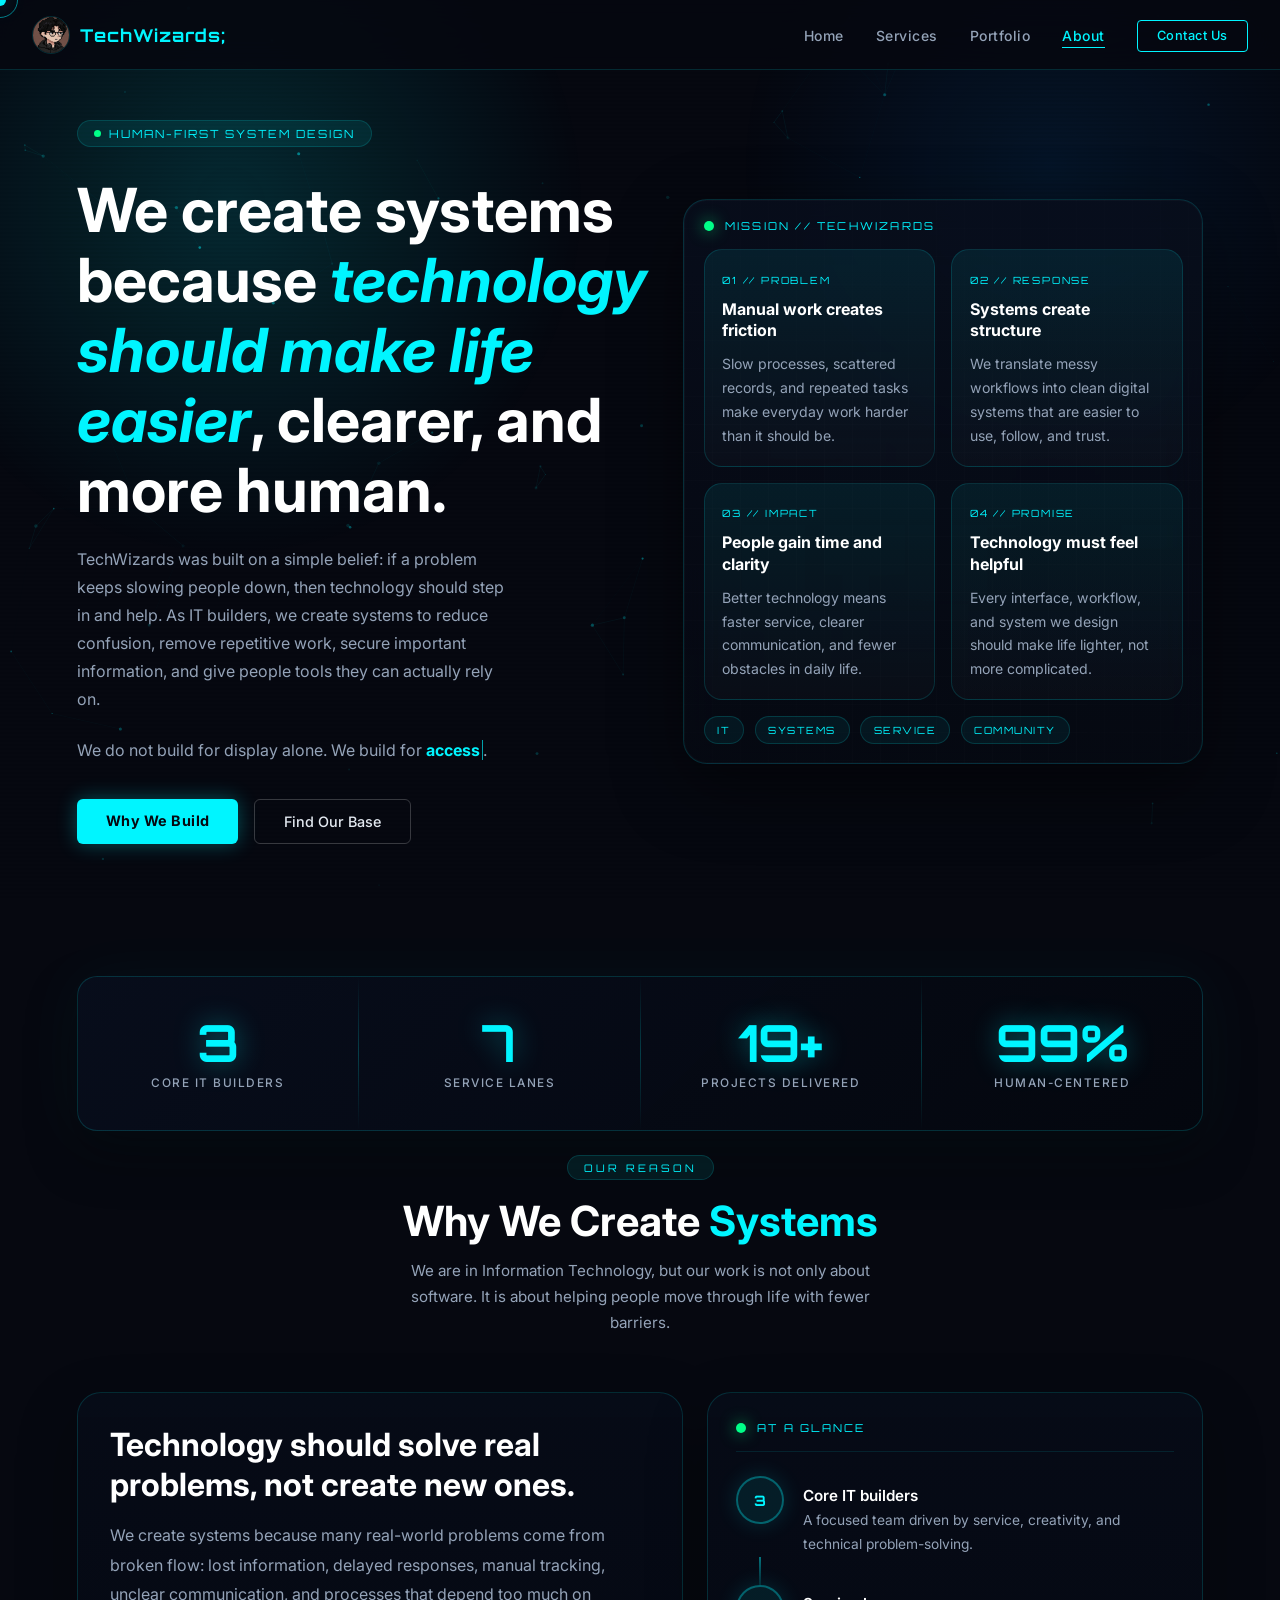
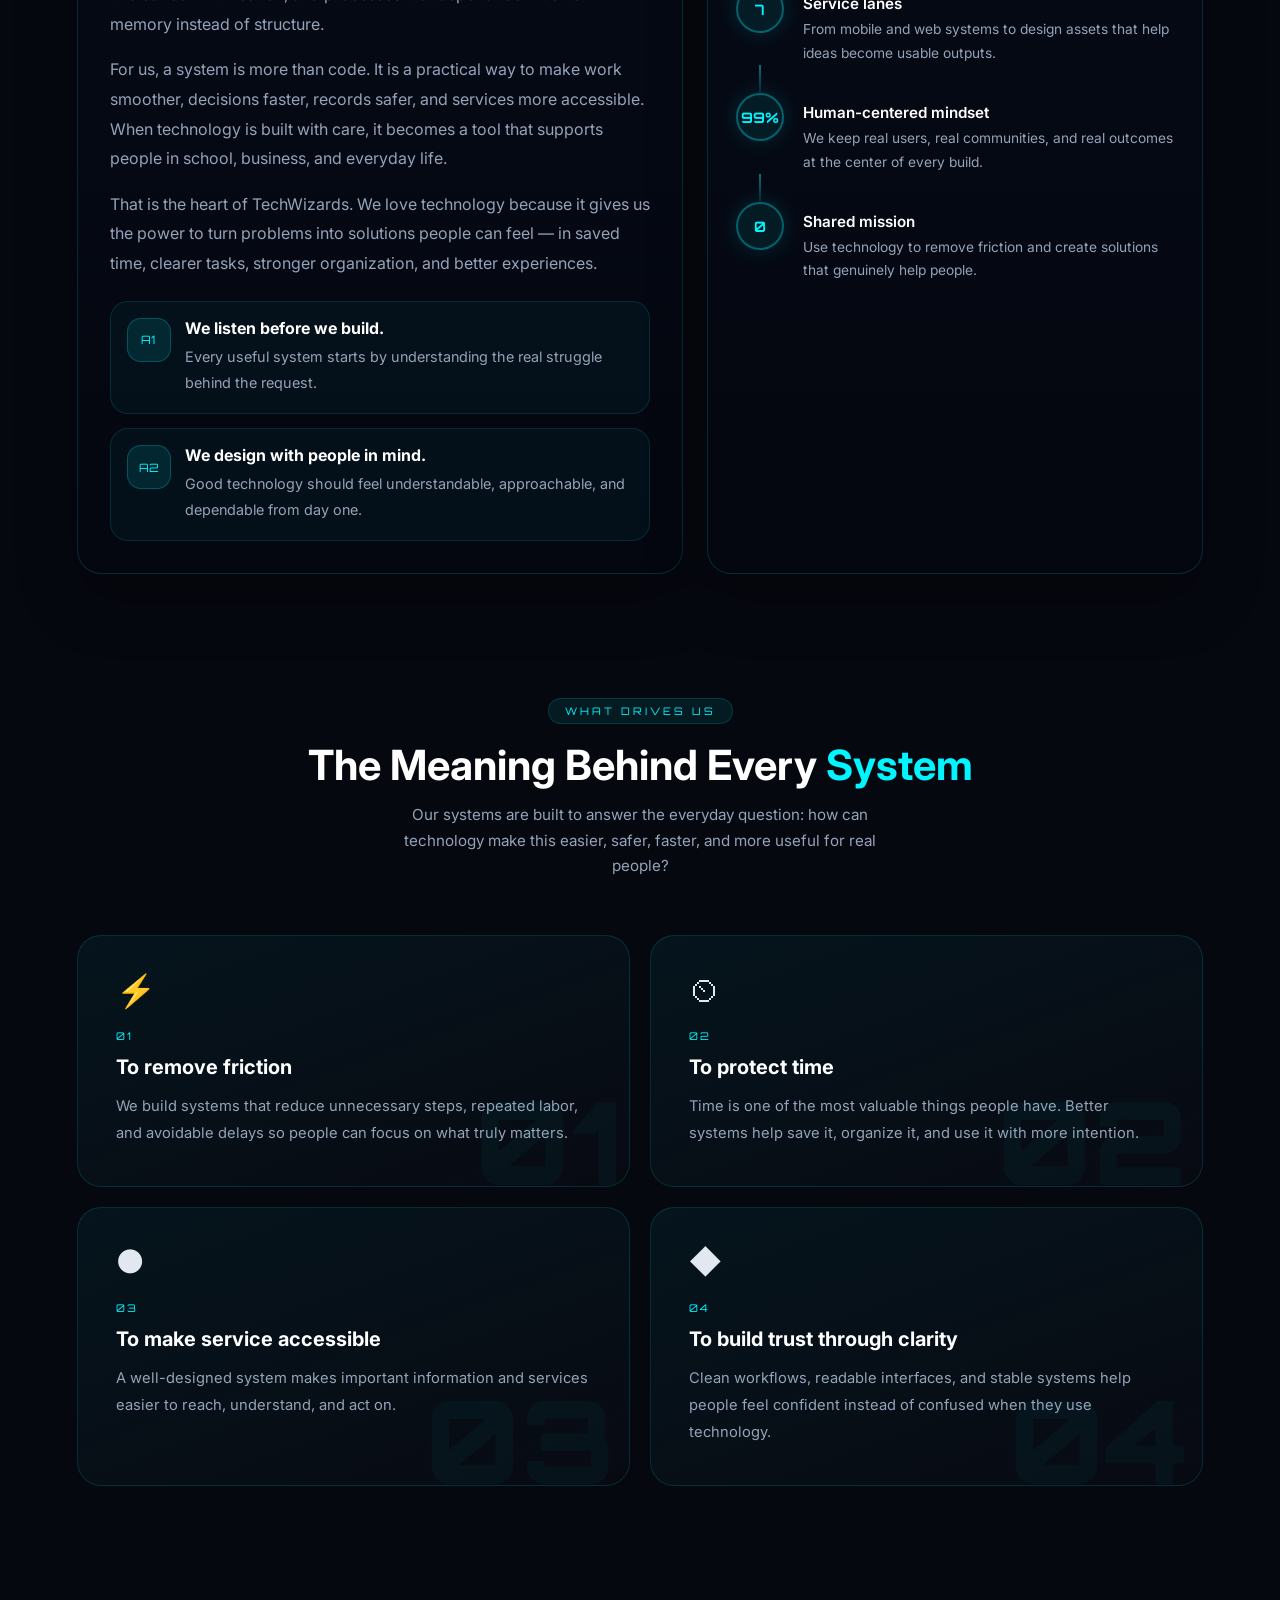
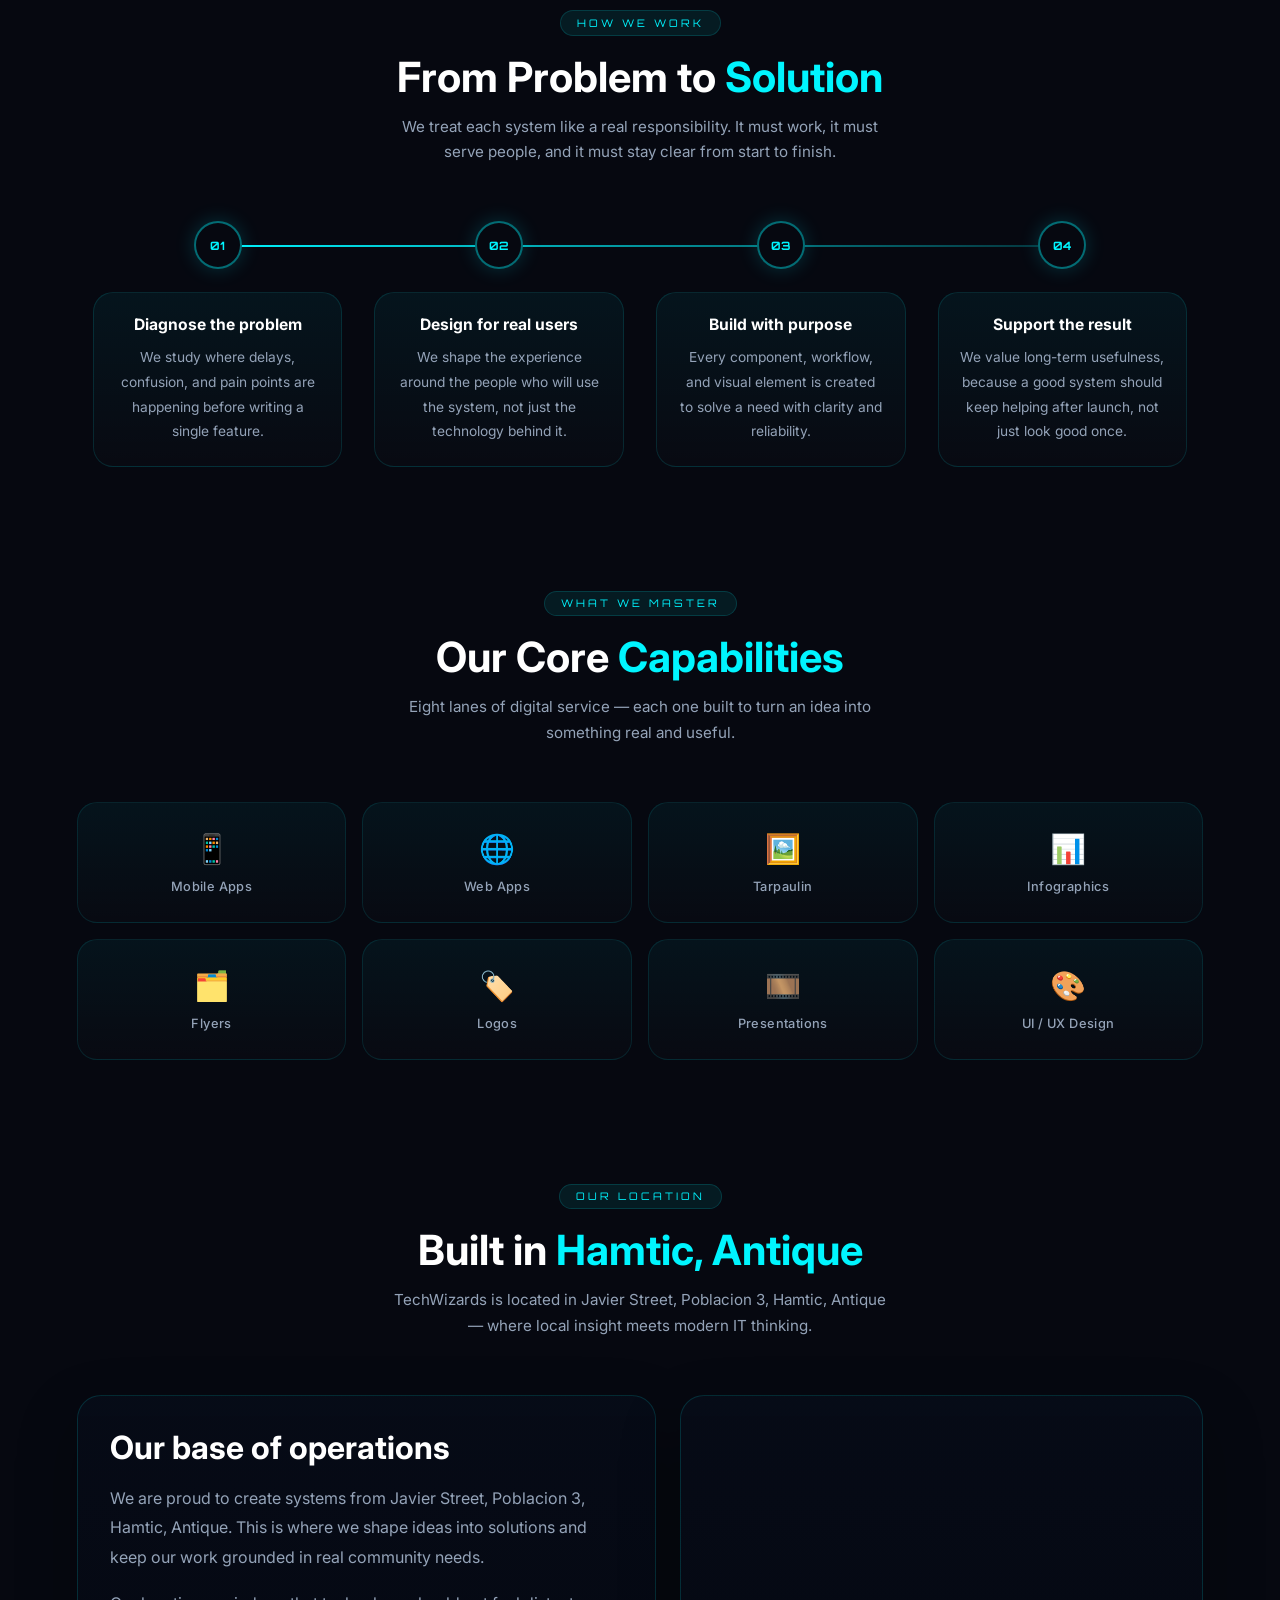
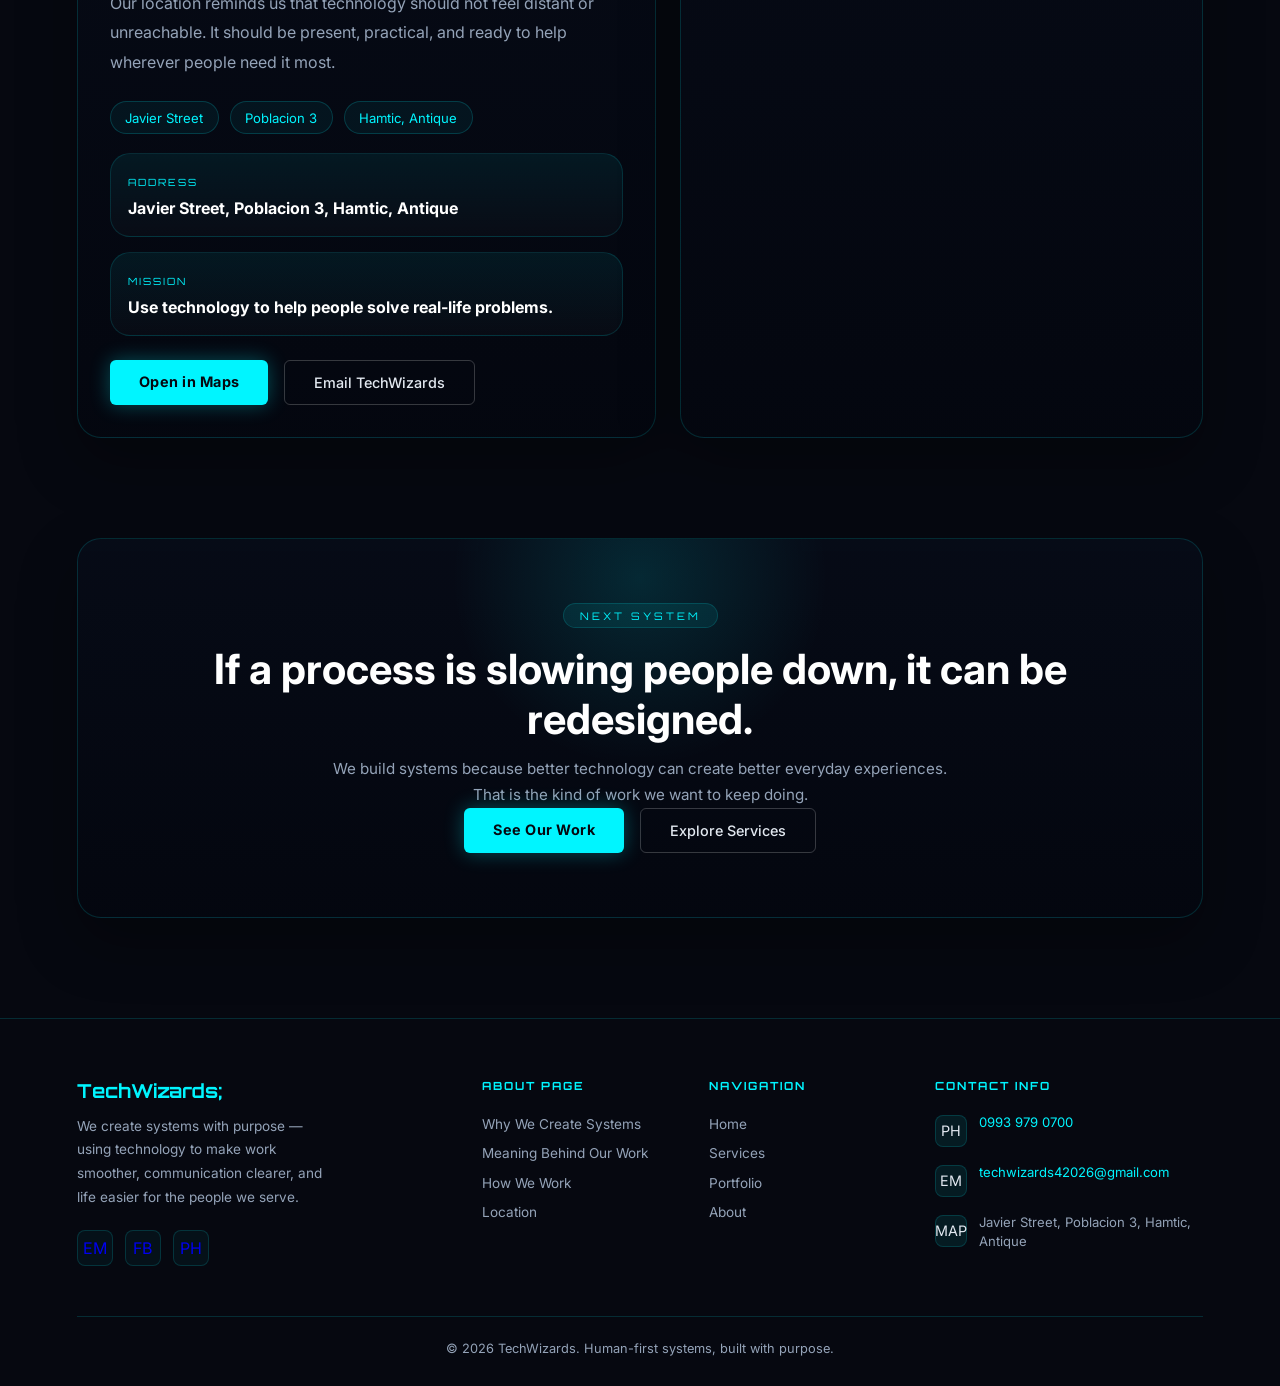
==== commit 53f7199e: "Update about page content and behavior" ====
--- a/HTML/about.html
+++ b/HTML/about.html
@@ -29,9 +29,7 @@
           <a href="about.html" class="active" aria-current="page">About</a>
         </li>
         <li>
-          <a href="mailto:techwizards42026@gmail.com" class="btn-nav"
-            >Contact Us</a
-          >
+          <a href="#" class="btn-nav" id="openContact">Contact Us</a>
         </li>
       </ul>
       <div
@@ -648,7 +646,69 @@
       </div>
     </footer>
 
+    <!-- ═══════════════════ CONTACT MODAL ═══════════════════ -->
+    <div class="contact-modal" id="contactModal">
+      <div class="contact-modal-backdrop" id="contactBackdrop"></div>
+      <div class="contact-modal-box">
+        <button class="contact-modal-close" id="closeContact">&#x2715;</button>
+        <div class="contact-modal-header">
+          <div class="section-tag" style="margin-bottom:0.75rem;">GET IN TOUCH</div>
+          <h2>Send Us a <span style="color:var(--cyan)">Message</span></h2>
+          <p>We'll get back to you as soon as possible.</p>
+        </div>
+        <form class="contact-form" id="contactForm" novalidate>
+          <div class="form-row">
+            <div class="form-group">
+              <label for="fname">First Name</label>
+              <input type="text" id="fname" name="first_name" placeholder="Juan" required />
+            </div>
+            <div class="form-group">
+              <label for="lname">Last Name</label>
+              <input type="text" id="lname" name="last_name" placeholder="Dela Cruz" required />
+            </div>
+          </div>
+          <div class="form-group">
+            <label for="email">Email Address</label>
+            <input type="email" id="email" name="email" placeholder="you@example.com" required />
+          </div>
+          <div class="form-group">
+            <label for="service">Service Needed</label>
+            <select id="service" name="service" required>
+              <option value="" disabled selected>Select a service...</option>
+              <option>Mobile Application</option>
+              <option>Web Application</option>
+              <option>Tarpaulin Design</option>
+              <option>Infographic</option>
+              <option>Flyer / Marketing</option>
+              <option>Logo &amp; Branding</option>
+              <option>PowerPoint Presentation</option>
+              <option>UI / UX Design</option>
+              <option>Other</option>
+            </select>
+          </div>
+          <div class="form-group">
+            <label for="message">Message</label>
+            <textarea id="message" name="message" rows="4" placeholder="Tell us about your project..." required></textarea>
+          </div>
+          <button type="submit" class="btn-submit">
+            <span class="btn-submit-text">Send Message</span>
+            <span class="btn-submit-icon">→</span>
+          </button>
+        </form>
+        <div class="contact-success" id="contactSuccess">
+          <div class="success-icon">✓</div>
+          <h3>Message Sent!</h3>
+          <p>Thanks for reaching out. We'll reply to your email shortly.</p>
+          <div style="display:flex;gap:0.75rem;justify-content:center;margin-top:1.5rem;flex-wrap:wrap;">
+            <button class="btn-secondary" id="sendAnother">Send Another</button>
+            <button class="btn-primary" id="successClose">Close</button>
+          </div>
+        </div>
+      </div>
+    </div>
+
     <script src="../JS/about.js"></script>
     <script src="../JS/cursor-fx.js"></script>
+    <script type="module" src="../JS/firebase-contact.js"></script>
   </body>
 </html>
